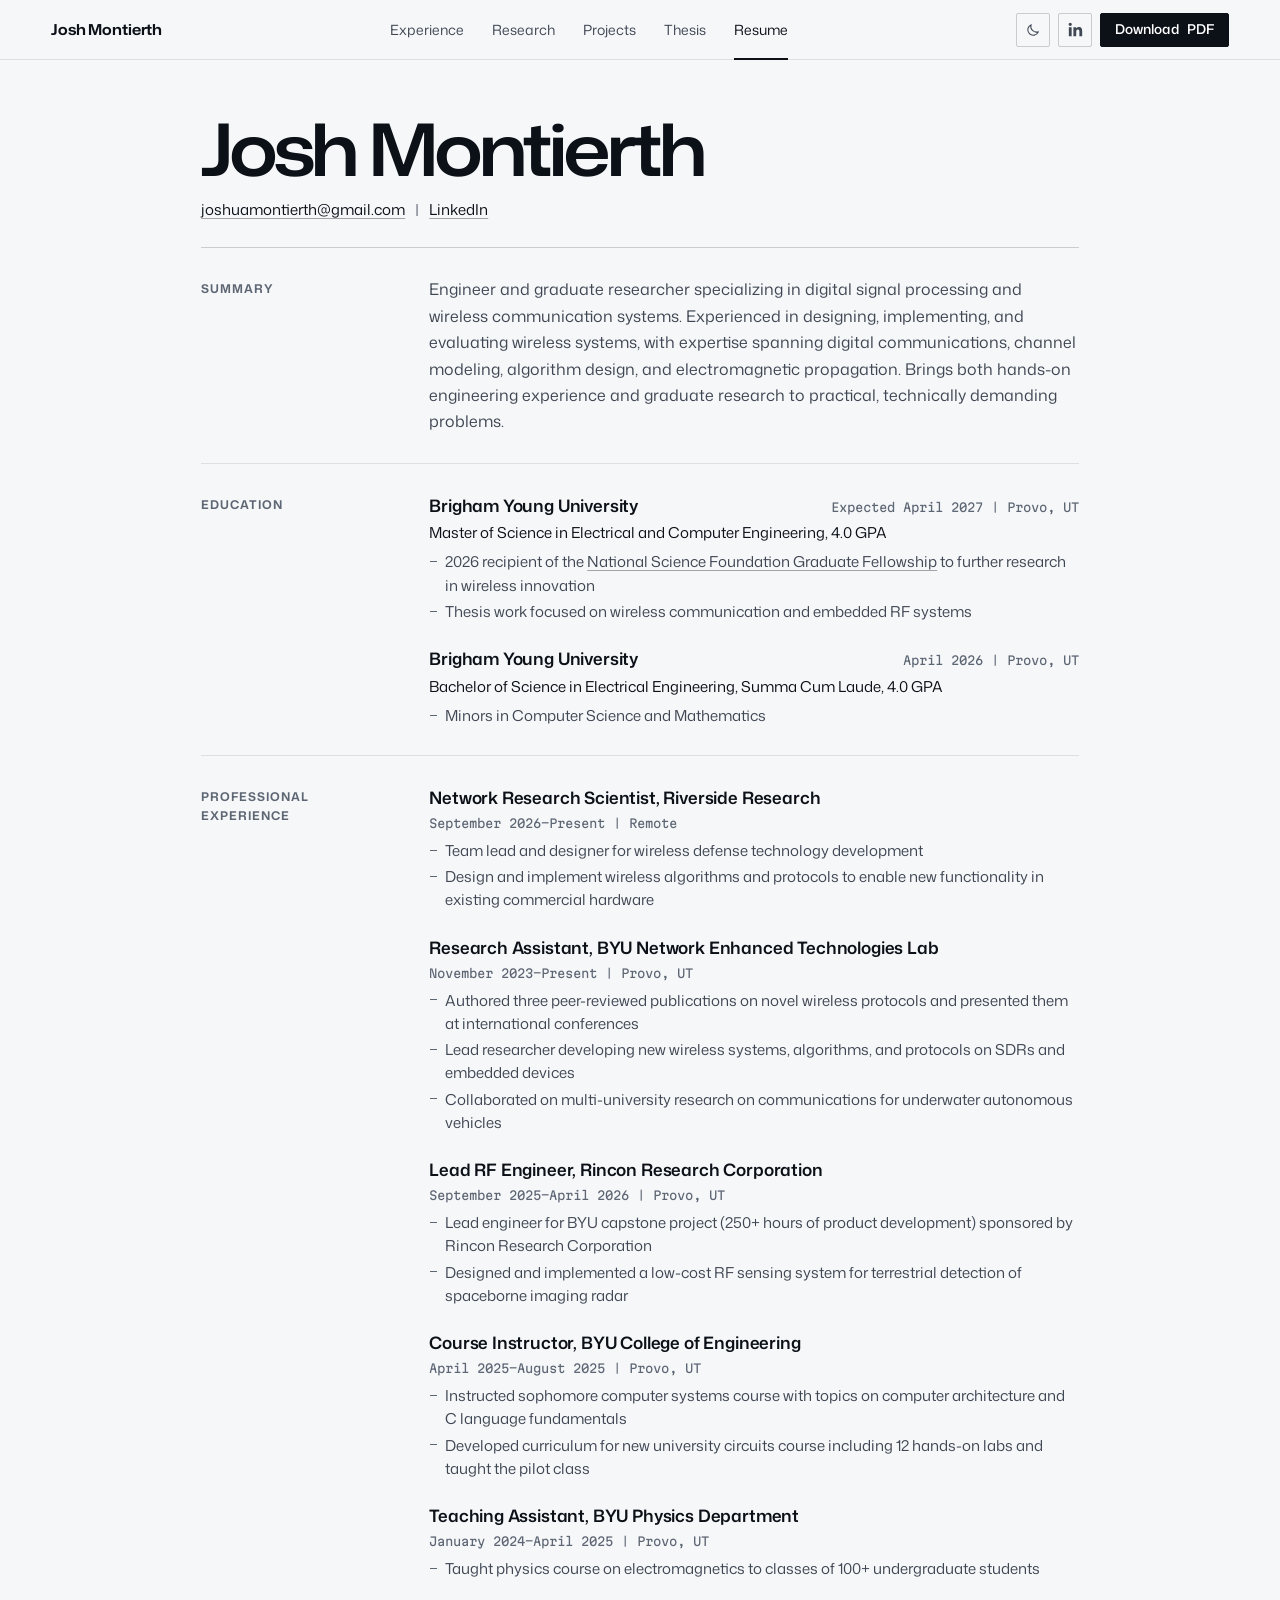
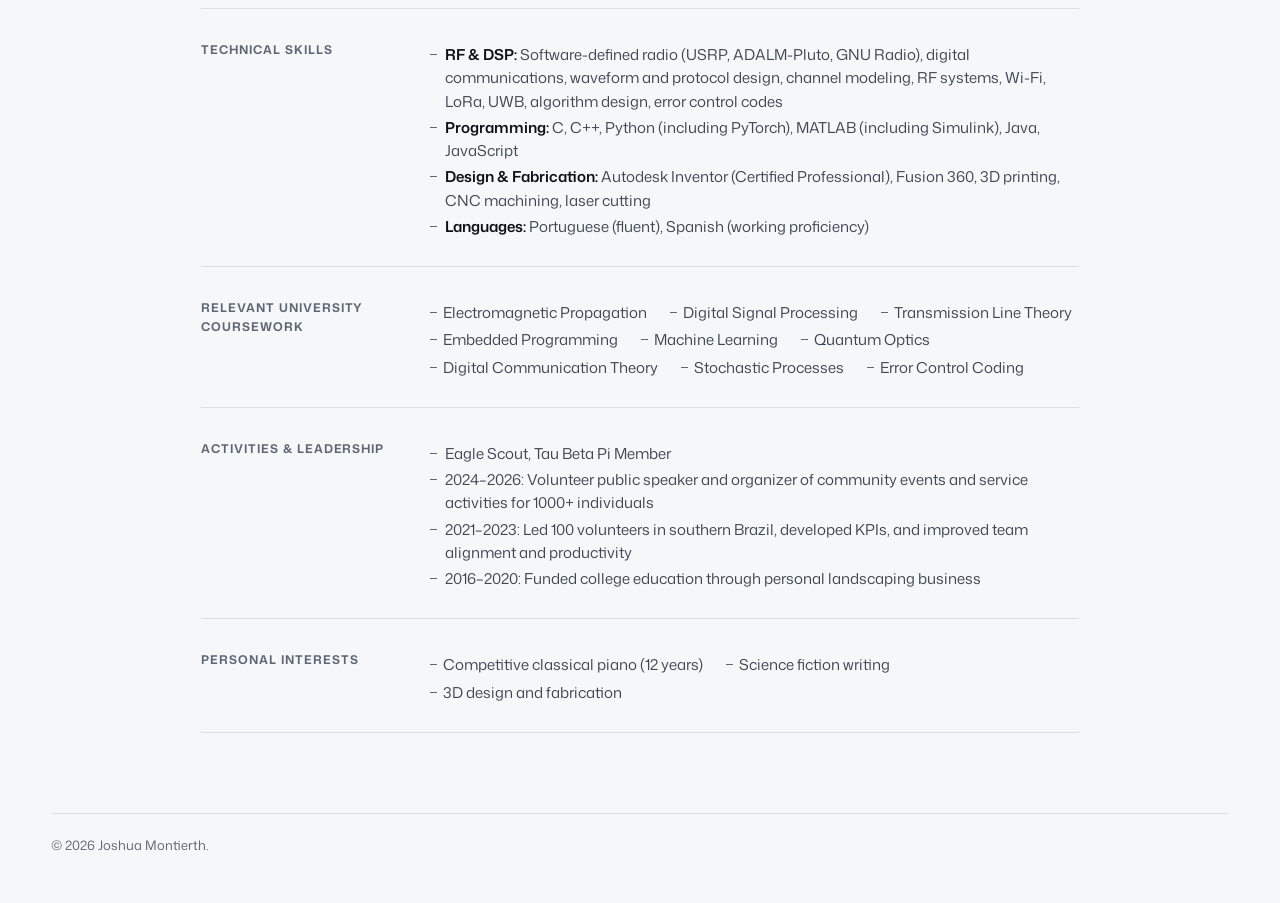
==== cv.html @ b7a54654 "Update site" ====
<!doctype html>
<html lang="en">
<head>
<meta charset="utf-8">
<meta name="viewport" content="width=device-width, initial-scale=1">
<title>Resume · Josh Montierth</title>
<meta name="description" content="Resume of Josh Montierth, engineer and graduate researcher in digital signal processing and wireless communication systems.">
<meta name="color-scheme" content="dark light">
<meta name="theme-color" content="#06080c" media="(prefers-color-scheme: dark)">
<meta name="theme-color" content="#f6f7f9" media="(prefers-color-scheme: light)">
<link rel="icon" href="assets/img/favicon.svg" type="image/svg+xml">
<link rel="preload" href="assets/fonts/mona-sans-latin.woff2" as="font" type="font/woff2" crossorigin>
<script>(function(){var r=document.documentElement,t=null;try{t=localStorage.getItem("theme")}catch(e){}if(t==="light"||t==="dark")r.setAttribute("data-theme",t);r.classList.add("js")})()</script>
<link rel="stylesheet" href="css/site.css">
</head>
<body>
<header class="bar is-solid">
  <a class="bar-name" href="index.html">Josh Montierth</a>
  <nav class="tabs" aria-label="Site">
    <a href="index.html">Experience</a>
    <a href="research.html">Research</a>
    <a href="projects.html">Projects</a>
    <a href="thesis.html">Thesis</a>
    <a href="cv.html" aria-current="page">Resume</a>
  </nav>
  <div class="bar-act">
    <button class="theme-btn" type="button" data-theme-toggle aria-label="Switch to light theme">
      <svg class="i-sun" viewBox="0 0 24 24" aria-hidden="true"><circle cx="12" cy="12" r="4"/><path d="M12 2.5v2.2M12 19.3v2.2M2.5 12h2.2M19.3 12h2.2M5.3 5.3l1.6 1.6M17.1 17.1l1.6 1.6M5.3 18.7l1.6-1.6M17.1 6.9l1.6-1.6"/></svg>
      <svg class="i-moon" viewBox="0 0 24 24" aria-hidden="true"><path d="M20 14.6A8.2 8.2 0 0 1 9.4 4a8.2 8.2 0 1 0 10.6 10.6z"/></svg>
    </button>
    <a class="theme-btn bar-in" href="https://www.linkedin.com/in/josh-montierth/" aria-label="LinkedIn" title="LinkedIn"><svg viewBox="2.5 2.5 19 19" aria-hidden="true"><path d="M20.447 20.452h-3.554v-5.569c0-1.328-.027-3.037-1.852-3.037-1.853 0-2.136 1.445-2.136 2.939v5.667H9.351V9h3.414v1.561h.046c.477-.9 1.637-1.85 3.37-1.85 3.601 0 4.267 2.37 4.267 5.455v6.286zM5.337 7.433a2.064 2.064 0 1 1 0-4.128 2.064 2.064 0 0 1 0 4.128zm1.782 13.019H3.555V9h3.564v11.452z"/></svg></a>
    <a class="btn btn-solid" href="assets/docs/Josh-Montierth-Resume.pdf" download><span class="bar-more">Download </span>PDF</a>
  </div>
</header>

<main class="cv-wrap">
  <header class="cv-head">
    <h1>Josh Montierth</h1>
    <p class="cv-contact">
      <a href="mailto:joshuamontierth@gmail.com">joshuamontierth@gmail.com</a><span aria-hidden="true">|</span>
      <a href="https://www.linkedin.com/in/josh-montierth/">LinkedIn</a>
    </p>
  </header>

  <section class="cv-sec">
    <h2>Summary</h2>
    <p class="lead">Engineer and graduate researcher specializing in digital signal processing and wireless communication systems. Experienced in designing, implementing, and evaluating wireless systems, with expertise spanning digital communications, channel modeling, algorithm design, and electromagnetic propagation. Brings both hands-on engineering experience and graduate research to practical, technically demanding problems.</p>
  </section>

  <section class="cv-sec">
    <h2>Education</h2>
    <div>
      <div class="cv-item">
        <div class="cv-row"><h3>Brigham Young University</h3><p class="cv-when">Expected April 2027 | Provo, UT</p></div>
        <p class="cv-deg">Master of Science in Electrical and Computer Engineering, 4.0 GPA</p>
        <ul>
          <li>2026 recipient of the <a href="https://ece.byu.edu/department-news/joshua-montierth-awarded-nsf-graduate-research-fellowship">National Science Foundation Graduate Fellowship</a> to further research in wireless innovation</li>
          <li>Thesis work focused on wireless communication and embedded RF systems</li>
        </ul>
      </div>
      <div class="cv-item">
        <div class="cv-row"><h3>Brigham Young University</h3><p class="cv-when">April 2026 | Provo, UT</p></div>
        <p class="cv-deg">Bachelor of Science in Electrical Engineering, Summa Cum Laude, 4.0 GPA</p>
        <ul><li>Minors in Computer Science and Mathematics</li></ul>
      </div>
    </div>
  </section>

  <section class="cv-sec">
    <h2>Professional Experience</h2>
    <div>
      <div class="cv-item">
        <div class="cv-row"><h3>Network Research Scientist, Riverside Research</h3><p class="cv-when">September 2026–Present | Remote</p></div>
        <ul>
          <li>Team lead and designer for wireless defense technology development</li>
          <li>Design and implement wireless algorithms and protocols to enable new functionality in existing commercial hardware</li>
        </ul>
      </div>
      <div class="cv-item">
        <div class="cv-row"><h3>Research Assistant, BYU Network Enhanced Technologies Lab</h3><p class="cv-when">November 2023–Present | Provo, UT</p></div>
        <ul>
          <li>Authored three peer-reviewed publications on novel wireless protocols and presented them at international conferences</li>
          <li>Lead researcher developing new wireless systems, algorithms, and protocols on SDRs and embedded devices</li>
          <li>Collaborated on multi-university research on communications for underwater autonomous vehicles</li>
        </ul>
      </div>
      <div class="cv-item">
        <div class="cv-row"><h3>Lead RF Engineer, Rincon Research Corporation</h3><p class="cv-when">September 2025–April 2026 | Provo, UT</p></div>
        <ul>
          <li>Lead engineer for BYU capstone project (250+ hours of product development) sponsored by Rincon Research Corporation</li>
          <li>Designed and implemented a low-cost RF sensing system for terrestrial detection of spaceborne imaging radar</li>
        </ul>
      </div>
      <div class="cv-item">
        <div class="cv-row"><h3>Course Instructor, BYU College of Engineering</h3><p class="cv-when">April 2025–August 2025 | Provo, UT</p></div>
        <ul>
          <li>Instructed sophomore computer systems course with topics on computer architecture and C language fundamentals</li>
          <li>Developed curriculum for new university circuits course including 12 hands-on labs and taught the pilot class</li>
        </ul>
      </div>
      <div class="cv-item">
        <div class="cv-row"><h3>Teaching Assistant, BYU Physics Department</h3><p class="cv-when">January 2024–April 2025 | Provo, UT</p></div>
        <ul><li>Taught physics course on electromagnetics to classes of 100+ undergraduate students</li></ul>
      </div>
    </div>
  </section>

  <section class="cv-sec">
    <h2>Technical Skills</h2>
    <ul>
      <li><b>RF &amp; DSP:</b> Software-defined radio (USRP, ADALM-Pluto, GNU Radio), digital communications, waveform and protocol design, channel modeling, RF systems, Wi-Fi, LoRa, UWB, algorithm design, error control codes</li>
      <li><b>Programming:</b> C, C++, Python (including PyTorch), MATLAB (including Simulink), Java, JavaScript</li>
      <li><b>Design &amp; Fabrication:</b> Autodesk Inventor (Certified Professional), Fusion 360, 3D printing, CNC machining, laser cutting</li>
      <li><b>Languages:</b> Portuguese (fluent), Spanish (working proficiency)</li>
    </ul>
  </section>

  <section class="cv-sec">
    <h2>Relevant University Coursework</h2>
    <ul class="cv-inline">
      <li>Electromagnetic Propagation</li><li>Digital Signal Processing</li><li>Transmission Line Theory</li><li>Embedded Programming</li>
      <li>Machine Learning</li><li>Quantum Optics</li><li>Digital Communication Theory</li><li>Stochastic Processes</li><li>Error Control Coding</li>
    </ul>
  </section>

  <section class="cv-sec">
    <h2>Activities &amp; Leadership</h2>
    <ul>
      <li>Eagle Scout, Tau Beta Pi Member</li>
      <li>2024–2026: Volunteer public speaker and organizer of community events and service activities for 1000+ individuals</li>
      <li>2021–2023: Led 100 volunteers in southern Brazil, developed KPIs, and improved team alignment and productivity</li>
      <li>2016–2020: Funded college education through personal landscaping business</li>
    </ul>
  </section>

  <section class="cv-sec">
    <h2>Personal Interests</h2>
    <ul class="cv-inline">
      <li>Competitive classical piano (12 years)</li><li>Science fiction writing</li><li>3D design and fabrication</li>
    </ul>
  </section>
</main>

<footer class="foot"><p>© 2026 Joshua Montierth.</p></footer>
<script src="js/theme.js"></script>
</body>
</html>
---- css/site.css ----
/* ==========================================================================
   Josh Montierth — a live wireless network as the page's ground.
   Two themes share one structure: a near-black ground with cool off-white type,
   or a cool paper ground with ink. Hairlines instead of shadows, and one warm
   signal orange that belongs to the hidden channel, live state and focus.
   Every colour below comes from the theme tokens; nothing is hard-coded twice.
   ========================================================================== */

@font-face {
  font-family: "Mona Sans";
  src: url("../assets/fonts/mona-sans-latin.woff2") format("woff2");
  font-weight: 200 900; font-stretch: 75% 125%; font-style: normal; font-display: swap;
  unicode-range: U+0000-00FF, U+0131, U+0152-0153, U+02BB-02BC, U+02C6, U+02DA, U+02DC, U+0304, U+0308, U+0329, U+2000-206F, U+20AC, U+2122, U+2191, U+2193, U+2212, U+2215, U+FEFF, U+FFFD;
}
@font-face {
  font-family: "Mona Sans";
  src: url("../assets/fonts/mona-sans-latin-ext.woff2") format("woff2");
  font-weight: 200 900; font-stretch: 75% 125%; font-style: normal; font-display: swap;
  unicode-range: U+0100-02BA, U+02BD-02C5, U+02C7-02CC, U+02CE-02D7, U+02DD-02FF, U+0304, U+0308, U+0329, U+1D00-1DBF, U+1E00-1E9F, U+1EF2-1EFF, U+2020, U+20A0-20AB, U+20AD-20C4, U+2113, U+2C60-2C7F, U+A720-A7FF;
}
@font-face {
  font-family: "Mona Sans";
  src: url("../assets/fonts/mona-sans-italic-latin.woff2") format("woff2");
  font-weight: 200 900; font-stretch: 75% 125%; font-style: italic; font-display: swap;
}
@font-face {
  font-family: "Martian Mono";
  src: url("../assets/fonts/martian-mono-latin.woff2") format("woff2");
  font-weight: 100 800; font-stretch: 75% 112.5%; font-style: normal; font-display: swap;
}
@font-face { font-family: "Noto Sans Math"; src: url("../assets/fonts/noto-sans-math.ttf") format("truetype"); font-display: swap; }

/* ---------- theme tokens: dark is the default ---------- */
:root {
  --bg: #06080c;            /* page ground */
  --bg-2: #0a0e14;          /* panels, figures, instruments */
  --bg-3: #10151d;          /* blocks inside panels */
  --fg: #e9eef5;
  --fg-2: #a9b3c1;
  --fg-3: #7f8a9a;
  --line: rgb(226 234 245 / 0.09);
  --line-2: rgb(226 234 245 / 0.17);
  --line-3: rgb(226 234 245 / 0.34);
  --hover: rgb(226 234 245 / 0.05);
  --sig: #ff6a3d;           /* the hidden channel, live state, focus */
  --sig-fg: #ff6a3d;        /* signal orange when it is text */
  --sig-ink: #160904;       /* text on a signal fill */
  --solid: #e9eef5;         /* the solid button */
  --solid-ink: #06080c;
  --solid-hover: #ffffff;
  --scrim: rgb(6 8 12 / 0.84);
  --paper: #f5f6f8;         /* ground for figures exported on white */
  --scrollbar: #2a313c;
  --ok: #3fb950;           /* verified */
  --bezel: #1d2431;
  /* for canvas drawings, read by js/theme.js */
  --fg-rgb: 233 238 245;
  --mute-rgb: 169 179 193;
  --sig-rgb: 255 106 61;
  --sig-fg-rgb: 255 106 61;
  --panel-rgb: 10 14 20;
  --ground-rgb: 6 8 12;
  color-scheme: dark;

  --sans: "Mona Sans", ui-sans-serif, system-ui, sans-serif;
  --mono: "Martian Mono", ui-monospace, "SF Mono", Menlo, monospace;
  --pad: clamp(20px, 4vw, 56px);
  --max: 1320px;
  --ease: cubic-bezier(0.16, 1, 0.3, 1);
  --bar-h: 60px;
  accent-color: var(--sig);
}
:root[data-theme="light"] {
  --bg: #f6f7f9; --bg-2: #ffffff; --bg-3: #eef1f4;
  --fg: #0c1118; --fg-2: #3f4753; --fg-3: #5d6673;
  --line: rgb(12 17 24 / 0.1); --line-2: rgb(12 17 24 / 0.19); --line-3: rgb(12 17 24 / 0.36); --hover: rgb(12 17 24 / 0.045);
  --sig: #f2551f; --sig-fg: #c2410c; --sig-ink: #160904;
  --solid: #0c1118; --solid-ink: #ffffff; --solid-hover: #283241;
  --scrim: rgb(246 247 249 / 0.88); --paper: #ffffff; --scrollbar: #c3c9d1; --ok: #1a7f37; --bezel: #0c1118;
  --fg-rgb: 12 17 24; --mute-rgb: 93 102 115; --sig-rgb: 242 85 31; --sig-fg-rgb: 194 65 12; --panel-rgb: 255 255 255; --ground-rgb: 246 247 249;
  color-scheme: light;
}
@media (prefers-color-scheme: light) {
  :root:not([data-theme="dark"]) {
    --bg: #f6f7f9; --bg-2: #ffffff; --bg-3: #eef1f4;
    --fg: #0c1118; --fg-2: #3f4753; --fg-3: #5d6673;
    --line: rgb(12 17 24 / 0.1); --line-2: rgb(12 17 24 / 0.19); --line-3: rgb(12 17 24 / 0.36); --hover: rgb(12 17 24 / 0.045);
    --sig: #f2551f; --sig-fg: #c2410c; --sig-ink: #160904;
    --solid: #0c1118; --solid-ink: #ffffff; --solid-hover: #283241;
    --scrim: rgb(246 247 249 / 0.88); --paper: #ffffff; --scrollbar: #c3c9d1; --ok: #1a7f37; --bezel: #0c1118;
    --fg-rgb: 12 17 24; --mute-rgb: 93 102 115; --sig-rgb: 242 85 31; --sig-fg-rgb: 194 65 12; --panel-rgb: 255 255 255; --ground-rgb: 246 247 249;
    color-scheme: light;
  }
}

/* things drawn twice, once per theme: figures, and the toggle's icon */
.tw-l, .i-moon { display: none !important; }
:root[data-theme="light"] .tw-d, :root[data-theme="light"] .i-sun { display: none !important; }
:root[data-theme="light"] .tw-l, :root[data-theme="light"] .i-moon { display: block !important; }
@media (prefers-color-scheme: light) {
  :root:not([data-theme="dark"]) .tw-d, :root:not([data-theme="dark"]) .i-sun { display: none !important; }
  :root:not([data-theme="dark"]) .tw-l, :root:not([data-theme="dark"]) .i-moon { display: block !important; }
}

/* ---------- base ---------- */
*, *::before, *::after { box-sizing: border-box; }
html { -webkit-text-size-adjust: 100%; scroll-padding-top: calc(var(--bar-h) + 20px); scrollbar-color: var(--scrollbar) var(--bg); background: var(--bg); }
@media (prefers-reduced-motion: no-preference) { html { scroll-behavior: smooth; } }
body {
  margin: 0; background: var(--bg); color: var(--fg);
  font-family: var(--sans); font-size: 16px; line-height: 1.55;
  -webkit-font-smoothing: antialiased; text-rendering: optimizeLegibility;
}
img, canvas { display: block; max-width: 100%; }
img { height: auto; }
h1, h2, h3, h4, p, ul, ol, dl, dd, figure, blockquote { margin: 0; }
ul, ol { padding: 0; list-style: none; }
button { font: inherit; color: inherit; }
a { color: inherit; text-decoration-thickness: 1px; text-underline-offset: 0.2em; text-decoration-color: var(--line-3); transition: text-decoration-color 160ms ease, color 160ms ease; }
a:hover { text-decoration-color: currentColor; }
::selection { background: var(--sig); color: var(--sig-ink); }
:focus-visible { outline: 2px solid var(--sig); outline-offset: 3px; border-radius: 2px; }
.skip { position: absolute; left: var(--pad); top: -100px; z-index: 100; background: var(--solid); color: var(--solid-ink); padding: 8px 12px; font-weight: 600; }
.skip:focus { top: 10px; }
.nw { white-space: nowrap; }
.vh { position: absolute !important; width: 1px; height: 1px; overflow: hidden; clip: rect(0 0 0 0); white-space: nowrap; }

/* ---------- buttons and links ---------- */
.btn {
  display: inline-flex; align-items: center; justify-content: center; gap: 8px; height: 40px; padding: 0 16px;
  border: 1px solid var(--line-2); border-radius: 2px; background: transparent; color: var(--fg);
  font-size: 14px; font-weight: 550; letter-spacing: 0.005em; text-decoration: none; white-space: nowrap; cursor: pointer;
  transition: background-color 180ms ease, border-color 180ms ease, color 180ms ease, transform 180ms var(--ease);
}
.btn:active { transform: translateY(1px); }
.btn.btn-ghost:hover { border-color: var(--line-3); background: var(--hover); }
.btn.btn-solid { background: var(--solid); border-color: var(--solid); color: var(--solid-ink); }
.btn.btn-solid:hover { background: var(--solid-hover); border-color: var(--solid-hover); color: var(--solid-ink); }
.lnk {
  display: inline-flex; align-items: center; gap: 6px; background: none; border: 0; padding: 0; cursor: pointer;
  font-size: 14px; font-weight: 550; color: var(--fg);
  text-decoration: underline; text-decoration-color: var(--line-3); text-underline-offset: 0.3em;
}
.lnk::after { content: ""; width: 7px; height: 7px; border-top: 1.5px solid currentColor; border-right: 1.5px solid currentColor; transform: rotate(45deg) scale(0.85); opacity: 0.55; transition: transform 200ms var(--ease), opacity 200ms ease; }
.lnk:hover { text-decoration-color: var(--sig); }
.lnk:hover::after { transform: translateX(2px) rotate(45deg) scale(0.85); opacity: 1; }
.links { margin-top: 24px; display: flex; flex-wrap: wrap; gap: 10px 26px; }

/* ==========================================================================
   Header: name, tabs, theme and email
   ========================================================================== */
.bar {
  position: fixed; top: 0; left: 0; right: 0; z-index: 50; height: var(--bar-h);
  display: grid; grid-template-columns: auto 1fr auto; align-items: center; gap: 24px;
  padding: 0 var(--pad); border-bottom: 1px solid transparent;
  transition: background-color 240ms ease, border-color 240ms ease;
  view-transition-name: bar;
}
.bar.is-solid { background: var(--bg); border-bottom-color: var(--line); }
.bar-name { font-size: 15px; font-weight: 650; font-stretch: 112%; letter-spacing: -0.01em; text-decoration: none; white-space: nowrap; }
.tabs { display: flex; justify-content: center; gap: 2px; }
.tabs a { position: relative; padding: 8px 13px; font-size: 14px; color: var(--fg-2); text-decoration: none; border-radius: 2px; transition: color 160ms ease, background-color 160ms ease; white-space: nowrap; }
.tabs a:hover { color: var(--fg); background: var(--hover); }
.tabs a[aria-current="page"] { color: var(--fg); }
.tabs a[aria-current="page"]::after { content: ""; position: absolute; left: 13px; right: 13px; bottom: -12px; height: 2px; background: var(--fg); view-transition-name: tab-mark; }
.bar-act { display: flex; align-items: center; gap: 8px; justify-content: flex-end; }
.bar-act .btn { height: 34px; padding: 0 14px; font-size: 13.5px; }

.theme-btn {
  display: inline-grid; place-items: center; width: 34px; height: 34px; padding: 0;
  border: 1px solid var(--line-2); border-radius: 2px; background: transparent; color: var(--fg-2); cursor: pointer;
  transition: color 160ms ease, border-color 160ms ease, background-color 160ms ease;
}
.theme-btn:hover { color: var(--fg); border-color: var(--line-3); background: var(--hover); }
.theme-btn svg { width: 16px; height: 16px; fill: none; stroke: currentColor; stroke-width: 1.6; stroke-linecap: round; stroke-linejoin: round; }
.bar-in svg { width: 15px; height: 15px; fill: currentColor; stroke: none; }

/* page-to-page: the tab underline slides, the page settles in */
@view-transition { navigation: auto; }
::view-transition-old(root) { animation: 160ms ease both vt-out; }
::view-transition-new(root) { animation: 360ms var(--ease) both vt-in; }
::view-transition-group(tab-mark) { animation-duration: 360ms; animation-timing-function: var(--ease); }
@keyframes vt-out { to { opacity: 0; } }
@keyframes vt-in { from { opacity: 0; transform: translateY(10px); } }
/* theme switch: the new theme opens out of the toggle (js/theme.js drives the clip) */
:root.theme-vt::view-transition-old(root), :root.theme-vt::view-transition-new(root) { animation: none; mix-blend-mode: normal; }
:root.theme-vt .bar, :root.theme-vt .tabs a[aria-current="page"]::after { view-transition-name: none; }

/* ==========================================================================
   Home hero: the network, and you in it
   ========================================================================== */
.hero { position: relative; min-height: max(660px, 100svh); display: flex; flex-direction: column; justify-content: flex-end; overflow: hidden; isolation: isolate; }
.mesh { position: absolute; inset: 0; width: 100%; height: 100%; z-index: -1; }
.hero-inner {
  display: grid; grid-template-columns: minmax(0, 1fr) 320px; gap: 40px; align-items: end;
  width: 100%; max-width: calc(var(--max) + 2 * var(--pad)); margin: 0 auto; padding: 0 var(--pad) 36px;
}
.hero h1 { font-size: clamp(54px, 9.2vw, 138px); font-weight: 620; font-stretch: 118%; letter-spacing: -0.045em; line-height: 0.9; }
.hero-id { display: grid; grid-template-columns: 148px minmax(0, 1fr); gap: 26px; align-items: end; margin-top: 26px; }
.headshot { width: 148px; aspect-ratio: 4 / 5; object-fit: cover; border-radius: 3px; border: 1px solid var(--line-2); }
.hero-lede { max-width: 54ch; font-size: clamp(17px, 1.4vw, 20px); line-height: 1.5; color: var(--fg-2); text-wrap: pretty; }
.hero-act { margin-top: 24px; display: flex; flex-wrap: wrap; gap: 10px; }

.tele { border: 1px solid var(--line-2); background: var(--scrim); padding: 14px 16px 14px; border-radius: 3px; }
.tele-h { display: flex; align-items: center; gap: 8px; font-size: 11.5px; font-weight: 600; letter-spacing: 0.08em; text-transform: uppercase; color: var(--fg-2); }
.dot { width: 6px; height: 6px; flex: none; border-radius: 50%; background: var(--sig); box-shadow: 0 0 0 0 rgb(var(--sig-rgb) / 0.55); }
.dot.is-rx { animation: live 700ms ease-out; }
@keyframes live { 0% { box-shadow: 0 0 0 0 rgb(var(--sig-rgb) / 0.5); } 70%, 100% { box-shadow: 0 0 0 7px rgb(var(--sig-rgb) / 0); } }
.signal { display: flex; align-items: center; gap: 10px; margin-top: 12px; font-size: 18px; font-weight: 600; letter-spacing: -0.015em; }
.bars { display: inline-flex; align-items: flex-end; gap: 2px; height: 15px; }
.bars i { display: block; width: 4px; border-radius: 1px; background: var(--line-2); transition: background-color 300ms ease; }
.bars i:nth-child(1) { height: 5px; } .bars i:nth-child(2) { height: 8px; } .bars i:nth-child(3) { height: 11.5px; } .bars i:nth-child(4) { height: 15px; }
.bars[data-level="1"] i:nth-child(-n+1), .bars[data-level="2"] i:nth-child(-n+2),
.bars[data-level="3"] i:nth-child(-n+3), .bars[data-level="4"] i { background: var(--fg); }
.bars[data-level="0"] + span { color: var(--fg-3); }
.tele-grid { margin-top: 12px; border-top: 1px solid var(--line); }
.tele-grid div { display: flex; justify-content: space-between; align-items: baseline; gap: 12px; padding: 7px 0; border-bottom: 1px solid var(--line); }
.tele-grid dt { font-size: 13.5px; color: var(--fg-2); }
.tele-grid dd { font-family: var(--mono); font-size: 14px; font-variant-numeric: tabular-nums; letter-spacing: -0.02em; color: var(--fg); }
.tele-grid dd.sig { color: var(--sig-fg); }
.tele-grid dd.sig.is-zero { color: var(--fg-3); }
html:not(.js) .tele { display: none; }
.tele-hint { margin-top: 12px; font-size: 13px; line-height: 1.5; color: var(--fg-3); text-wrap: pretty; }

.hero-status {
  display: flex; flex-wrap: wrap; gap: 10px 36px; width: 100%; padding: 16px var(--pad); border-top: 1px solid var(--line);
  background: var(--scrim); justify-content: center;
}
.hero-status li { font-size: 14px; color: var(--fg-2); }
.hero-status span { font-weight: 600; font-size: 11.5px; letter-spacing: 0.08em; text-transform: uppercase; color: var(--fg-3); margin-right: 10px; }
.hero-status a { color: var(--fg); }

/* the one load moment: the hero condenses out of the network */
.js .hero [data-reveal] { opacity: 0; transform: translateY(16px); filter: blur(8px); }
.js .hero.is-on [data-reveal] { opacity: 1; transform: none; filter: none; transition: opacity 1s var(--ease), transform 1s var(--ease), filter 1s var(--ease); transition-delay: var(--rd, 0ms); }

/* ==========================================================================
   Home sections
   ========================================================================== */
.sec { max-width: calc(var(--max) + 2 * var(--pad)); margin: 0 auto; padding: 140px var(--pad) 0; }
.sec-head { position: relative; display: grid; grid-template-columns: minmax(0, 1fr) minmax(0, 1fr); gap: 32px; align-items: end; padding-bottom: 28px; border-bottom: 1px solid var(--line); }
.sec-head h2 { font-size: clamp(42px, 6.2vw, 88px); font-weight: 600; font-stretch: 118%; letter-spacing: -0.045em; line-height: 0.92; }
.sec-head p { justify-self: end; max-width: 46ch; font-size: 17px; color: var(--fg-2); text-wrap: pretty; }
/* headings are wiped on once, like a sweep crossing them */
.js .sec-head[data-reveal] h2 { clip-path: inset(0 100% 0 0); }
.js .sec-head.is-in h2 { clip-path: inset(0 0 0 0); transition: clip-path 1.1s var(--ease); }
/* each section rule carries one packet across, once, when it comes into view */
.sec-head::before, .sec-head::after { content: ""; position: absolute; bottom: -3px; width: 5px; height: 5px; border-radius: 50%; background: var(--fg-3); }
.sec-head::before { left: 0; }
.sec-head::after { left: 0; background: var(--fg); opacity: 0; }
.sec-head.is-in::after { animation: hop 1.6s var(--ease) 0.25s forwards; }
@keyframes hop { 0% { left: 0; opacity: 1; } 100% { left: calc(100% - 5px); opacity: 1; } }

/* education and experience */
.entries { margin-top: 8px; }
.entry { display: grid; grid-template-columns: 240px minmax(0, 1fr); gap: 32px; padding: 30px 0; border-bottom: 1px solid var(--line); }
.entry-when { align-self: start; display: flex; align-items: center; gap: 10px; font-family: var(--mono); font-size: 12px; color: var(--fg-2); padding-top: 7px; }
.entry.is-live .entry-when::before { content: ""; width: 6px; height: 6px; flex: none; border-radius: 50%; background: var(--sig); }
.entry-body h3 { font-size: clamp(21px, 2vw, 26px); font-weight: 600; font-stretch: 110%; letter-spacing: -0.025em; line-height: 1.15; text-wrap: balance; }
.entry-org { margin-top: 5px; font-size: 15px; color: var(--fg-3); }
.entry-body ul { margin-top: 14px; max-width: 74ch; }
.entry-body li { position: relative; padding-left: 20px; font-size: 15.5px; line-height: 1.6; color: var(--fg-2); }
.entry-body li + li { margin-top: 6px; }
.entry-body li::before { content: ""; position: absolute; left: 2px; top: 0.78em; width: 8px; height: 1px; background: var(--fg-3); }
.entry-body li a { color: var(--fg); }
.role-links { margin-top: 16px; display: flex; flex-wrap: wrap; gap: 8px 22px; }

/* publications */
.pub { display: grid; grid-template-columns: 96px minmax(0, 1fr) auto; gap: 24px; padding: 28px 0; border-bottom: 1px solid var(--line); transition: background-color 200ms ease; }
.pub:hover { background: linear-gradient(90deg, var(--hover), transparent 70%); }
.pub-when { font-family: var(--mono); font-size: 12px; color: var(--fg-3); padding-top: 6px; }
.pub h3 { font-size: clamp(19px, 1.7vw, 23px); font-weight: 560; font-stretch: 104%; letter-spacing: -0.015em; line-height: 1.3; max-width: 52ch; text-wrap: balance; }
.pub h3 a { text-decoration: none; background: linear-gradient(var(--sig), var(--sig)) 0 100% / 0 1px no-repeat; transition: background-size 400ms var(--ease); }
.pub h3 a:hover { background-size: 100% 1px; }
.pub-auth { margin-top: 8px; font-size: 14.5px; color: var(--fg-2); }
.pub-auth b { color: var(--fg); font-weight: 600; }
.pub-venue { margin-top: 10px; display: flex; flex-wrap: wrap; align-items: center; gap: 8px 12px; font-size: 14px; font-weight: 550; color: var(--fg); }
.pub-files { display: flex; gap: 22px; padding-top: 6px; align-self: start; white-space: nowrap; }
.bib-status { margin-top: 12px; min-height: 1.5em; font-size: 13px; color: var(--fg-3); }
.bib-pre { grid-column: 1 / -1; margin: 8px 0 0; padding: 14px; border: 1px solid var(--line); border-radius: 3px; background: var(--bg-2); font: 12px/1.6 var(--mono); white-space: pre-wrap; color: var(--fg); user-select: all; }

/* skills */
.skills { display: grid; grid-template-columns: repeat(4, minmax(0, 1fr)); gap: 0 32px; }
.skill-col h3 { padding: 26px 0 12px; border-bottom: 1px solid var(--line); font-size: 11.5px; font-weight: 600; letter-spacing: 0.08em; text-transform: uppercase; color: var(--fg-3); }
.skill-col dl div { padding: 14px 0; border-bottom: 1px solid var(--line); }
.skill-col dt { font-size: 14.5px; font-weight: 600; }
.skill-col dd { margin-top: 3px; font-size: 14px; line-height: 1.55; color: var(--fg-2); }
.skill-col dd a { color: var(--fg); }
.course li { padding: 10px 0; border-bottom: 1px solid var(--line); font-size: 14.5px; }

/* contact */
.contact { padding-top: 180px; padding-bottom: 96px; }
.contact h2 { font-size: clamp(40px, 5.6vw, 80px); font-weight: 600; font-stretch: 118%; letter-spacing: -0.05em; line-height: 0.9; }
.c-mail { margin-top: 32px; font-size: clamp(20px, 2.4vw, 30px); font-weight: 500; letter-spacing: -0.015em; }
.c-mail a { text-decoration-color: var(--line-3); text-decoration-thickness: 2px; text-underline-offset: 0.22em; }
.c-mail a:hover { text-decoration-color: var(--fg); }
.c-links { margin-top: 26px; display: flex; flex-wrap: wrap; gap: 12px 28px; }
.foot { position: relative; max-width: calc(var(--max) + 2 * var(--pad)); margin: 0 auto; padding: 22px var(--pad) 48px; }
.foot::before { content: ""; position: absolute; top: 0; left: var(--pad); right: var(--pad); height: 1px; background: var(--line); }
.foot p { font-size: 13px; line-height: 1.55; color: var(--fg-3); max-width: 100ch; }

/* ==========================================================================
   Inner pages
   ========================================================================== */
.page { max-width: calc(var(--max) + 2 * var(--pad)); margin: 0 auto; padding: calc(var(--bar-h) + 64px) var(--pad) 0; }
.page-head { display: grid; grid-template-columns: minmax(0, 1fr) minmax(0, 1fr); gap: 32px; align-items: end; padding-bottom: 28px; border-bottom: 1px solid var(--line); }
.page-head h1 { font-size: clamp(46px, 7vw, 104px); font-weight: 600; font-stretch: 118%; letter-spacing: -0.045em; line-height: 0.9; }
.page-head p { justify-self: end; max-width: 50ch; font-size: 17px; color: var(--fg-2); text-wrap: pretty; }
.page-head > div { justify-self: end; max-width: 50ch; }
.page-head > div p + p { margin-top: 12px; }

/* shared figure surfaces */
.plate { border: 1px solid var(--line); border-radius: 3px; background: var(--bg-2); overflow: hidden; display: flex; flex-direction: column; }
.plate img { width: 100%; flex: 1; object-fit: cover; }
.plate figcaption, .shot figcaption, .inst figcaption { padding: 12px 16px 14px; border-top: 1px solid var(--line); font-size: 13.5px; line-height: 1.55; color: var(--fg-3); }
.plate--fig img { object-fit: contain; padding: 14px; }
.fig-mid img { max-width: 720px; margin: 0 auto; }
.fig-gap { margin-top: 28px; }
.figs { display: grid; grid-template-columns: repeat(2, minmax(0, 1fr)); gap: 16px; margin-top: 28px; }
.figs--1 { grid-template-columns: minmax(0, 1fr); }
.figs .plate img { height: clamp(220px, 22vw, 320px); }
.figs--1 .plate img, .figs .plate.is-natural img { height: auto; }
.shots { display: grid; gap: 14px; }
.shots--pair { grid-template-columns: 1fr 1fr; }
.shot { border: 1px solid var(--line-2); border-radius: 3px; overflow: hidden; background: var(--bg-2); }
.shot img { width: 100%; }

/* live simulations */
.inst { margin-top: 28px; border: 1px solid var(--line); border-radius: 3px; background: var(--bg-2); overflow: hidden; }
.inst-cv { width: 100%; height: clamp(320px, 30vw, 430px); }
.inst-cv[data-inst="seal"] { height: 380px; }
.inst-h { display: flex; align-items: center; gap: 8px; margin-bottom: 4px; font-size: 14px; font-weight: 600; color: var(--fg); }
.inst-h::before { content: ""; width: 6px; height: 6px; border-radius: 50%; background: var(--sig); }

/* inline diagrams, drawn with the theme's own colours */
.diagram svg { display: block; width: 100%; height: auto; padding: 18px 18px 8px; }
.diagram svg text { font-family: var(--sans); fill: var(--fg); }
.diagram-scroll { overflow-x: auto; scrollbar-width: thin; }
.d-t { font-size: 15px; font-weight: 600; }
.d-small { font-size: 13.5px; }
.diagram svg .d-sub { font-size: 12.5px; fill: var(--fg-3); }
.d-host { fill: var(--hover); stroke: var(--line-2); stroke-dasharray: 3 4; }
.diagram svg .d-host-t { font-size: 11.5px; font-weight: 600; letter-spacing: 0.08em; fill: var(--fg-3); }
.d-blk rect { fill: var(--bg-3); stroke: var(--line-3); }
.d-ctl rect { stroke-dasharray: 4 4; }
.d-seal rect { stroke: var(--sig); }
.d-wire { fill: none; stroke: var(--fg-2); stroke-width: 1.5; stroke-linejoin: round; }
.d-flow { fill: none; stroke: var(--fg); stroke-width: 1.5; }
.d-ctlp { fill: none; stroke: var(--fg-3); stroke-width: 1.25; stroke-dasharray: 4 4; }
.d-head { fill: var(--fg); }
.d-brace { fill: none; stroke: var(--fg-3); stroke-width: 1; }
.d-head-sig { fill: var(--sig); }
.d-ant2 .d-el { fill: var(--bg-3); stroke: var(--fg-2); stroke-width: 1.6; stroke-linejoin: round; }
.d-ant2 .d-mast { fill: none; stroke: var(--fg-2); stroke-width: 1.6; }
.d-ant2 .d-wave { fill: none; stroke: var(--sig); stroke-width: 1.5; stroke-linecap: round; }
.d-ant2 .d-w2 { opacity: 0.6; }
.d-ant2 .d-w3 { opacity: 0.3; }
.d-head-mute { fill: var(--fg-3); }
.d-sigflow { fill: none; stroke: var(--sig); stroke-width: 1.5; }
.d-cell rect { fill: var(--bg-3); stroke: var(--line-3); stroke-width: 1; }
.d-par rect { fill: rgb(var(--sig-rgb) / 0.12); stroke: var(--sig); }
.d-lost rect { stroke: var(--fg-2); stroke-width: 1.5; }
.d-hatch { stroke: var(--fg-2); stroke-width: 2.2; }

/* equations: typeset as SVG that inherits the text colour */
.eqm { display: block; font-size: 19px; line-height: 0; color: var(--fg); margin: 0 auto; max-width: 100%; }
.eqm svg { display: block; max-width: 100%; height: auto; overflow: visible; }
.eq-stack .eqm { align-self: center; }
.eqs--one { margin-top: 20px; }

/* SpectralSeal: a phone's Wi-Fi list, checked when it comes into view */
.seal-demo { display: grid; grid-template-columns: minmax(0, 300px) minmax(0, 1fr); gap: 56px; align-items: center; margin-top: 32px; }
.wifi-phone { margin: 0; }
.wp-frame { width: 100%; max-width: 300px; aspect-ratio: 300 / 600; padding: 10px; border-radius: 46px; background: var(--bezel); box-shadow: 0 0 0 1px var(--line-2); }
.wp-screen { position: relative; height: 100%; border-radius: 37px; overflow: hidden; background: var(--bg); padding: 12px 12px 16px; color: var(--fg); }
.wp-cam { position: absolute; top: 15px; left: 50%; width: 11px; height: 11px; margin-left: -5.5px; border-radius: 50%; background: var(--bezel); }
.wp-home { position: absolute; left: 50%; bottom: 9px; width: 96px; height: 4px; margin-left: -48px; border-radius: 2px; background: var(--fg); opacity: 0.5; }
.wp-status { display: flex; justify-content: space-between; align-items: center; padding: 4px 14px 0; font-size: 12px; font-weight: 650; }
.wp-batt { position: relative; width: 22px; height: 10px; border: 1.5px solid currentColor; border-radius: 3px; opacity: 0.85; }
.wp-batt::after { content: ""; position: absolute; top: 1.5px; bottom: 1.5px; left: 1.5px; right: 5px; border-radius: 1px; background: currentColor; }
.wp-back { margin: 18px 4px 0; font-size: 13px; color: var(--fg-3); }
.wp-back::before { content: "‹ "; }
.wp-title { margin: 4px 4px 0; font-size: 26px; font-weight: 700; letter-spacing: -0.02em; }
.wp-group { margin-top: 10px; border: 1px solid var(--line); border-radius: 12px; background: var(--bg-2); overflow: hidden; }
.wp-row { display: flex; align-items: center; gap: 8px; min-height: 42px; padding: 8px 12px; border-top: 1px solid var(--line); font-size: 13.5px; }
.wp-row:first-child { border-top: 0; }
.wp-switch { position: relative; margin-left: auto; width: 38px; height: 22px; border-radius: 11px; background: var(--ok); }
.wp-switch::after { content: ""; position: absolute; top: 2px; right: 2px; width: 18px; height: 18px; border-radius: 50%; background: #ffffff; }
.wp-section { margin: 18px 4px 0; font-size: 11px; font-weight: 600; letter-spacing: 0.06em; text-transform: uppercase; color: var(--fg-3); }
.wp-name { flex: 1; display: flex; flex-direction: column; gap: 3px; }
.wp-state { display: grid; font-size: 11.5px; font-weight: 600; }
.wp-state > span { grid-area: 1 / 1; display: inline-flex; align-items: center; gap: 5px; }
.wp-ico { flex: none; width: 14px; height: 12px; fill: var(--fg-2); }
.wp-badge-ico { flex: none; width: 13px; height: 13px; }
.wp-checking { color: var(--fg-3); }
.wp-spin { width: 10px; height: 10px; border: 1.5px solid var(--line-3); border-top-color: var(--fg-2); border-radius: 50%; }
.wp-ok { color: var(--ok); }
.wp-bad { color: var(--sig-fg); }
.wp-ok circle, .sl-ok circle { fill: var(--ok); }
.wp-ok path, .sl-ok path, .wp-bad path + path, .sl-bad path + path { stroke: #ffffff; }
.wp-bad path:first-child, .sl-bad path:first-child { fill: var(--sig); }
.wp-ok, .wp-bad { opacity: 0; }
.wifi-phone.is-on .wp-spin { animation: wp-spin 0.8s linear infinite; }
.wifi-phone.is-on .wp-checking { animation: wp-out 0.25s ease 2.4s forwards; }
.wifi-phone.is-on .wp-ok, .wifi-phone.is-on .wp-bad { animation: wp-in 0.45s var(--ease) 2.55s forwards; }
.wifi-phone.is-done .wp-checking, html:not(.js) .wp-checking { display: none; }
.wifi-phone.is-done .wp-ok, .wifi-phone.is-done .wp-bad, html:not(.js) .wp-ok, html:not(.js) .wp-bad { opacity: 1; }
@keyframes wp-spin { to { transform: rotate(360deg); } }
@keyframes wp-out { to { opacity: 0; } }
@keyframes wp-in { from { opacity: 0; transform: translateY(3px); } to { opacity: 1; transform: none; } }
.seal-legend div { padding: 18px 0; border-bottom: 1px solid var(--line); }
.seal-legend div:first-child { border-top: 1px solid var(--line); }
.seal-legend dt { display: flex; align-items: center; gap: 12px; font-size: 17px; font-weight: 600; }
.seal-legend dd { margin-top: 6px; padding-left: 32px; font-size: 15.5px; line-height: 1.6; color: var(--fg-2); }
.sl-ok svg, .sl-bad svg { display: block; width: 20px; height: 20px; }
.sl-none { display: block; width: 20px; height: 20px; border: 1.5px dashed var(--line-3); border-radius: 50%; }

/* ==========================================================================
   Research
   ========================================================================== */
.r-grid { display: grid; grid-template-columns: 210px minmax(0, 1fr); gap: 56px; padding-top: 40px; }
.rail { position: sticky; top: calc(var(--bar-h) + 28px); align-self: start; }
.rail ol { border-left: 1px solid var(--line); }
.rail a { display: block; padding: 6px 0 6px 16px; margin-left: -1px; border-left: 1px solid transparent; font-size: 13.5px; color: var(--fg-3); text-decoration: none; transition: color 160ms ease, border-color 160ms ease; }
.rail a:hover { color: var(--fg); }
.rail a.is-on { color: var(--fg); border-left-color: var(--fg); }
.rail-h { margin: 22px 0 6px 16px; font-size: 11.5px; font-weight: 600; letter-spacing: 0.08em; text-transform: uppercase; color: var(--fg-3); }
.rail-h:first-child { margin-top: 0; }
.r-main { min-width: 0; }
.chap { padding-bottom: 104px; }
.chap > h2 { font-size: clamp(32px, 3.8vw, 54px); font-weight: 600; font-stretch: 114%; letter-spacing: -0.04em; line-height: 0.98; }
.chap .lede { margin-top: 14px; max-width: none; font-size: clamp(18px, 1.5vw, 21px); font-weight: 500; line-height: 1.42; color: var(--fg-2); text-wrap: balance; }
.prose { margin-top: 10px; }
.prose p { margin-top: 16px; font-size: 16.5px; line-height: 1.7; color: var(--fg-2); text-wrap: pretty; }
.prose strong { color: var(--fg); font-weight: 600; }
.prose a { color: var(--fg); }
.chap h3 { margin-top: 56px; font-size: 22px; font-weight: 600; font-stretch: 108%; letter-spacing: -0.02em; }
.note { margin-top: 12px; font-size: 13px; color: var(--fg-3); }

.props { display: grid; grid-template-columns: repeat(3, minmax(0, 1fr)); gap: 0 32px; margin-top: 32px; border-top: 1px solid var(--line); }
.props div { padding: 18px 0; }
.props dt { font-size: 17px; font-weight: 600; letter-spacing: -0.01em; }
.props dd { margin-top: 6px; font-size: 15px; line-height: 1.6; color: var(--fg-2); }
.facts { margin-top: 28px; border-top: 1px solid var(--line); }
.facts div { display: grid; grid-template-columns: 112px minmax(0, 1fr); gap: 16px; padding: 12px 0; border-bottom: 1px solid var(--line); }
.facts dt { font-weight: 600; font-size: 11.5px; letter-spacing: 0.06em; text-transform: uppercase; color: var(--fg-3); padding-top: 3px; }
.facts dd { font-size: 15px; line-height: 1.55; color: var(--fg); }

/* equations */
.eqs { margin-top: 28px; border-top: 1px solid var(--line); }
.eqrow { display: grid; grid-template-columns: minmax(0, 1.15fr) minmax(0, 1fr); gap: 32px; align-items: center; padding: 22px 0; border-bottom: 1px solid var(--line); }
.eqbox { display: flex; align-items: center; gap: 16px; padding: 18px 20px; border: 1px solid var(--line); border-radius: 3px; background: var(--bg-2); color: var(--fg); overflow-x: auto; scrollbar-width: thin; }
.eqbox math { font-family: "Noto Sans Math", math; font-size: 1.16em; color: var(--fg); flex: 1 1 auto; }
.eq-stack { flex-direction: column; align-items: stretch; gap: 10px; margin-top: 14px; }
.eq-stack math { font-size: 1.12em; }
.eqrow p { font-size: 15.5px; line-height: 1.65; color: var(--fg-2); }
.eqrow p strong { color: var(--fg); font-weight: 600; }
.eq-more { margin-top: 18px; }

/* a paper, presented */
.paper { display: grid; grid-template-columns: minmax(0, 1fr) auto; gap: 18px 32px; align-items: center; margin-top: 28px; padding: 22px 24px; border: 1px solid var(--line-2); border-radius: 3px; background: var(--bg-2); }
.chap .paper h3 { margin-top: 0; font-size: 20px; font-weight: 600; font-stretch: 100%; letter-spacing: -0.015em; line-height: 1.3; text-wrap: balance; }
.paper-auth { margin-top: 6px; font-size: 14.5px; color: var(--fg-2); }
.paper-auth b { color: var(--fg); font-weight: 600; }
.paper-venue { margin-top: 10px; display: flex; flex-wrap: wrap; align-items: center; gap: 8px 12px; font-size: 14px; font-weight: 550; color: var(--fg); }
.paper-act { display: flex; gap: 8px; }

/* Mood Music sample: the words, Gemma's read of them, and the music, in sync */
.md-top { display: grid; grid-template-columns: 64px minmax(0, 1fr) auto; align-items: center; gap: 22px; padding: 24px 26px 6px; }
.md-play { position: relative; width: 64px; height: 64px; padding: 0; border: 0; border-radius: 50%; background: var(--fg); color: var(--bg); cursor: pointer; display: grid; place-items: center; transition: background-color 220ms ease, color 220ms ease, transform 160ms var(--ease); }
.md-play:hover { transform: scale(1.05); }
.md-play:active { transform: scale(0.96); }
.md-play.is-on { background: var(--sig); color: var(--sig-ink); }
.md-i { position: absolute; width: 26px; height: 26px; transition: opacity 180ms ease, transform 220ms var(--ease); }
.md-i-spk path { fill: none; stroke: currentColor; stroke-width: 1.9; stroke-linecap: round; stroke-linejoin: round; }
.md-i-spk .md-cone { fill: currentColor; }
.md-i-pause { fill: currentColor; opacity: 0; transform: scale(0.5); }
.md-play.is-on .md-i-spk { opacity: 0; transform: scale(0.5); }
.md-play.is-on .md-i-pause { opacity: 1; transform: none; }
.md-w { animation: md-wave 1.9s ease-in-out infinite; }
.md-w2 { animation-delay: 0.28s; }
@keyframes md-wave { 0%, 100% { opacity: 0.3; } 50% { opacity: 1; } }
.md-ring { position: absolute; inset: -7px; width: calc(100% + 14px); height: calc(100% + 14px); transform: rotate(-90deg); pointer-events: none; }
.md-ring circle { fill: none; stroke: var(--line-2); stroke-width: 1.2; }
.md-ring .md-ring-fill { stroke: var(--sig); stroke-width: 2; stroke-linecap: round; stroke-dasharray: 1; stroke-dashoffset: 1; }
.md-h { font-size: 19px; font-weight: 600; font-stretch: 108%; letter-spacing: -0.02em; }
.md-sub { margin-top: 3px; font-size: 14px; color: var(--fg-3); }
.md-time { font-family: var(--mono); font-size: 12px; color: var(--fg-3); font-variant-numeric: tabular-nums; }
.md-time span { color: var(--fg); }
.md-viz { display: block; width: 100%; height: 64px; margin: 8px 0 4px; }
.md-body { display: grid; grid-template-columns: minmax(0, 1.45fr) minmax(0, 1fr); border-top: 1px solid var(--line); }
.md-said, .md-mood { padding: 22px 26px 24px; }
.md-said { border-right: 1px solid var(--line); }
.md-label { font-family: var(--mono); font-size: 11px; letter-spacing: 0.08em; text-transform: uppercase; color: var(--fg-3); }
.md-text { margin-top: 14px; min-height: 2.9em; font-size: clamp(19px, 2vw, 24px); font-weight: 500; line-height: 1.42; letter-spacing: -0.012em; color: var(--fg); text-wrap: pretty; }
.md-text span { opacity: 0.16; transition: opacity 240ms ease, color 240ms ease; }
.md-text span.is-in { opacity: 1; }
.md-text span.is-now { color: var(--sig-fg); }
.md-by { margin-top: 12px; font-size: 13.5px; color: var(--fg-3); }
.md-by:not(:empty)::before { content: "— "; }
.md-bars { display: grid; gap: 11px; margin: 14px 0 22px; }
.md-bars div { display: grid; grid-template-columns: 82px minmax(0, 1fr); align-items: center; gap: 12px; }
.md-bars dt { font-size: 13.5px; color: var(--fg-2); }
.md-bars dd { height: 6px; border-radius: 3px; background: var(--line); overflow: hidden; }
.md-bars i { display: block; width: 0; height: 100%; border-radius: 3px; background: var(--fg); transition: width 1.6s cubic-bezier(0.2, 0.8, 0.2, 1); }
.md-tags { display: flex; flex-wrap: wrap; align-content: flex-start; gap: 6px; min-height: 66px; margin-top: 12px; }
.md-tags li { padding: 4px 10px; border: 1px solid var(--line-2); border-radius: 999px; font-size: 13px; color: var(--fg-2); animation: md-tag 480ms cubic-bezier(0.2, 0.8, 0.2, 1) both; }
@keyframes md-tag { from { opacity: 0; transform: translateY(5px); } }
.md-scenes { display: grid; grid-auto-flow: column; grid-auto-columns: minmax(0, 1fr); border-top: 1px solid var(--line); }
.md-scenes li + li { border-left: 1px solid var(--line); }
.md-scenes button { display: grid; gap: 10px; width: 100%; padding: 13px 18px 15px; border: 0; background: none; font: inherit; font-size: 13.5px; text-align: left; color: var(--fg-3); cursor: pointer; transition: color 160ms ease, background-color 160ms ease; }
.md-scenes button:hover { color: var(--fg); background: var(--hover); }
.md-scenes button.is-on { color: var(--fg); }
.md-scenes i { display: block; height: 2px; background: var(--line); }
.md-scenes b { display: block; width: 0; height: 100%; background: var(--sig); }

/* Avogadro: its home page in miniature, with the live atom behind the search box */
.avo { --felt: #04070c; --felt-2: #0b1119; --vapor: #e6edf6; --vapor-3: #808b9c; --seam-2: rgb(230 237 246 / 0.15); --led-rgb: 140 202 255;
  position: relative; height: 400px; overflow: hidden; background: var(--felt); color: var(--vapor);
  display: flex; flex-direction: column; align-items: center; justify-content: center; gap: 22px; padding: 0 20px 24px; }
:root[data-theme="light"] .avo { --felt: #e6eaee; --felt-2: #f4f6f8; --vapor: #0d1520; --vapor-3: #566173; --seam-2: rgb(13 21 32 / 0.18); --led-rgb: 10 97 192; }
@media (prefers-color-scheme: light) {
  :root:not([data-theme="dark"]) .avo { --felt: #e6eaee; --felt-2: #f4f6f8; --vapor: #0d1520; --vapor-3: #566173; --seam-2: rgb(13 21 32 / 0.18); --led-rgb: 10 97 192; }
}
.avo-cv { position: absolute; inset: 0; width: 100%; height: 100%; }
.avo-mark { position: relative; font-size: clamp(40px, 4.4vw, 58px); font-weight: 250; letter-spacing: -0.035em; line-height: 1; }
.avo-q { position: relative; width: min(100%, 420px); user-select: none; }
.avo-q span { display: flex; align-items: center; height: 52px; padding: 0 18px 0 46px; border: 1px solid var(--seam-2); border-radius: 14px; background: var(--felt-2); color: var(--vapor-3); font-size: 17px; }
.avo-q svg { position: absolute; left: 16px; top: 50%; translate: 0 -50%; width: 20px; height: 20px; fill: none; stroke: var(--vapor-3); stroke-width: 1.8; stroke-linecap: round; pointer-events: none; }

/* talk clips */
.talk { margin-top: 28px; border: 1px solid var(--line); border-radius: 3px; background: var(--bg-2); padding: 18px 24px 6px; }
.clips { display: grid; grid-template-columns: repeat(auto-fit, minmax(300px, 1fr)); gap: 0 28px; }
.clip { display: grid; grid-template-columns: 44px minmax(0, 1fr); gap: 14px; padding: 16px 0; border-top: 1px solid var(--line); }
.clip-play { width: 44px; height: 44px; border-radius: 50%; border: 1px solid var(--line-2); background: transparent; cursor: pointer; display: grid; place-items: center; color: var(--fg); transition: background-color 160ms ease, border-color 160ms ease, color 160ms ease; }
.clip-play:hover { border-color: var(--sig); color: var(--sig-fg); }
.clip-play[aria-label^="Pause"] { background: var(--sig); border-color: var(--sig); color: var(--sig-ink); }
.clip-play svg { width: 13px; height: 13px; }
.clip-title { font-size: 15px; font-weight: 600; }
.clip-title span { margin-left: 8px; font-family: var(--mono); font-size: 11px; font-weight: 400; color: var(--fg-3); }
.clip-wave { display: block; width: 100%; height: 30px; margin: 8px 0 6px; cursor: pointer; }
.clip-cap { font-size: 14px; line-height: 1.5; color: var(--fg-2); min-height: 3em; }
.clip-cap.is-idle { color: var(--fg-3); }
.talk-h { font-size: 13px; color: var(--fg-3); }
.clips--one { grid-template-columns: minmax(0, 1fr); }
.clips--one .clip-wave { height: 44px; }

/* SARLINK pipeline */
.stages { margin-top: 28px; border-top: 1px solid var(--line); }
.stage { display: grid; grid-template-columns: 56px minmax(0, 1fr) minmax(0, 1fr); gap: 24px 32px; padding: 28px 0; border-bottom: 1px solid var(--line); }
.stage-n { font-family: var(--mono); font-size: 12px; color: var(--fg-3); padding-top: 4px; }
.stage h4 { font-size: 19px; font-weight: 600; letter-spacing: -0.015em; }
.stage p { margin-top: 8px; font-size: 15.5px; line-height: 1.65; color: var(--fg-2); text-wrap: pretty; }
.stage > figure, .stage .eqbox { align-self: start; }
.stage .plate img { height: auto; }
.sar-shots { margin-top: 24px; }

/* ==========================================================================
   Projects: the research page's rail and column, one chapter per project
   ========================================================================== */
.grp + .grp { padding-top: 24px; }
.grp-head { display: grid; grid-template-columns: minmax(0, 1fr) minmax(0, 1fr); gap: 16px 40px; align-items: end; margin-bottom: 52px; padding-bottom: 22px; border-bottom: 1px solid var(--line); }
.grp-head h2 { font-size: clamp(34px, 4.2vw, 58px); font-weight: 600; font-stretch: 116%; letter-spacing: -0.04em; line-height: 0.95; }
.grp-head p { justify-self: end; max-width: 48ch; font-size: 16px; line-height: 1.6; color: var(--fg-2); text-wrap: pretty; }
.chap > .chap-t { font-size: clamp(30px, 3.1vw, 44px); font-weight: 600; font-stretch: 114%; letter-spacing: -0.04em; line-height: 1; text-wrap: balance; }
.rail .rail-sub a { padding-left: 30px; font-size: 13px; }
.chap .links { margin-top: 20px; }
.chap > .plate { margin-top: 28px; }

/* figures: captions can lead with a name */
.plate figcaption b { display: block; margin-bottom: 2px; font-weight: 600; color: var(--fg); }
.figs--3 { grid-template-columns: repeat(3, minmax(0, 1fr)); }
.fig-gap-s { margin-top: 16px; }
/* phones and tablets: the device sits on a stage inside the plate */
.plate .dev { flex: 1; display: grid; place-items: center; padding: 28px 18px; background: var(--bg-3); }
.plate.plate--device .dev img { flex: none; width: min(100%, 206px); height: auto; border: 1px solid var(--line-2); border-radius: 20px; background: var(--bg-2); object-fit: contain; }
.plate.plate--tablet .dev img { width: min(100%, 268px); border-radius: 14px; }
.book { margin-top: 32px; }
.book img { display: block; width: min(100%, 260px); height: auto; border-radius: 2px; box-shadow: 0 18px 40px -14px rgb(0 0 0 / 0.5); }
.fig-ebl img { max-width: 640px; margin: 0 auto; }

/* Chess Lab: one row per variant, words beside the play */
.vrows { margin-top: 28px; border-top: 1px solid var(--line); }
.vrow { display: grid; grid-template-columns: minmax(0, 1fr) minmax(0, 1.25fr); gap: 20px 32px; align-items: start; padding: 28px 0; border-bottom: 1px solid var(--line); }
.vrow-t h4 { font-size: 19px; font-weight: 600; letter-spacing: -0.015em; }
.vrow-t p { margin-top: 8px; font-size: 15.5px; line-height: 1.65; color: var(--fg-2); text-wrap: pretty; }

/* live clips: the still shows until the video is playing */
.clip-media { position: relative; overflow: hidden; }
.clip-media img { display: block; width: 100%; height: auto; }
.clip-media video { position: absolute; inset: 0; width: 100%; height: 100%; object-fit: cover; opacity: 0; transition: opacity 240ms ease; }
.shot--clip.is-playing video { opacity: 1; }

/* click to enlarge: a quiet corner mark on hover, then the picture grows into a dialog */
.zoom-area { position: relative; flex: 1; display: flex; flex-direction: column; min-height: 0; }
.zoom-area > img { flex: 1; }
.book .zoom-area { width: fit-content; }
.plate .dev { position: relative; }
.zoom-btn { position: absolute; inset: 0; z-index: 2; width: 100%; height: 100%; padding: 0; border: 0; border-radius: 0; background: none; cursor: zoom-in; }
.zoom-btn svg { position: absolute; top: 10px; right: 10px; width: 30px; height: 30px; padding: 8px; border-radius: 2px; background: rgb(6 8 12 / 0.66); fill: none; stroke: #e9eef5; stroke-width: 1.5; stroke-linecap: round; stroke-linejoin: round; opacity: 0; transform: scale(0.88); transition: opacity 180ms ease, transform 240ms var(--ease); }
.zoom-btn:hover svg, .zoom-btn:focus-visible svg { opacity: 1; transform: none; }
.zoom-btn:focus-visible { outline: 2px solid var(--sig); outline-offset: -2px; }
@media (hover: none) { .zoom-btn svg { width: 26px; height: 26px; padding: 7px; opacity: 0.8; transform: none; } }
html.lb-open { overflow: hidden; }
.lb { position: fixed; inset: 0; width: 100%; height: 100%; max-width: none; max-height: none; margin: 0; padding: 0; border: 0; background: transparent; color: var(--fg); overflow: auto; overscroll-behavior: contain; }
.lb[open] { display: grid; place-items: center; }
.lb::backdrop { background: rgb(6 8 12 / 0.94); }
:root[data-theme="light"] .lb::backdrop { background: rgb(246 247 249 / 0.95); }
@media (prefers-color-scheme: light) { :root:not([data-theme="dark"]) .lb::backdrop { background: rgb(246 247 249 / 0.95); } }
.lb-fig { display: flex; flex-direction: column; align-items: center; gap: 14px; padding: 60px 48px 28px; }
.lb-media { display: block; max-width: none; border-radius: 3px; background: var(--bg-2); box-shadow: 0 30px 70px -28px rgb(0 0 0 / 0.65); object-fit: contain; cursor: zoom-out; }
.lb-cap { max-width: 76ch; font-size: 14px; line-height: 1.55; color: var(--fg-2); text-align: center; text-wrap: pretty; }
.lb-cap b { margin-right: 8px; font-weight: 600; color: var(--fg); }
.lb-x { position: fixed; top: 14px; right: 14px; z-index: 2; display: grid; place-items: center; width: 40px; height: 40px; padding: 0; border: 1px solid var(--line-2); border-radius: 2px; background: var(--bg-2); color: var(--fg-2); cursor: pointer; transition: color 160ms ease, border-color 160ms ease; }
.lb-x:hover { color: var(--fg); border-color: var(--line-3); }
.lb-x svg { width: 16px; height: 16px; fill: none; stroke: currentColor; stroke-width: 1.6; stroke-linecap: round; }
@media (max-width: 600px) { .lb-fig { padding: 60px 12px 20px; } .lb-cap { font-size: 13.5px; text-align: left; } }

/* the making gallery: a light head over each craft */
.mk-h { margin-top: 56px; font-size: 22px; font-weight: 600; font-stretch: 108%; letter-spacing: -0.02em; }
.mk-h + .figs { margin-top: 18px; }
.clip-43 .clip-media { aspect-ratio: 4 / 3; }
.figs--portrait { grid-template-columns: minmax(0, 460px); }
.figs .clip-43 .clip-media img { height: 100%; object-fit: cover; }

/* a project within a project */
.sub { margin-top: 64px; padding-top: 28px; border-top: 1px solid var(--line); scroll-margin-top: calc(var(--bar-h) + 20px); }
.sub > h4 { font-size: clamp(24px, 2.2vw, 30px); font-weight: 600; font-stretch: 112%; letter-spacing: -0.03em; line-height: 1.05; }
.sub-lede { margin-top: 10px; font-size: clamp(17px, 1.4vw, 19px); font-weight: 500; line-height: 1.42; color: var(--fg-2); text-wrap: balance; }
.avo-fig { margin-top: 28px; }

/* ABCD ray tracer: the drawing, then its matrices written out */
.rt-cv { display: block; width: 100%; height: clamp(300px, 27vw, 340px); cursor: default; user-select: none; -webkit-user-select: none; }
.rt-cv.is-over { cursor: grab; }
.rt-cv.is-drag { cursor: grabbing; }
.rt-cv:focus-visible { outline: 2px solid var(--sig); outline-offset: -2px; }
.rt-mx { padding: 18px 22px 16px; border-top: 1px solid var(--line); overflow-x: auto; scrollbar-width: thin; }
.rt-eq { display: flex; align-items: flex-start; gap: 6px; width: max-content; margin: 0 auto; }
.rt-lhs, .rt-op { padding-top: 12px; font-size: 19px; color: var(--fg-2); }
.rt-lhs { margin-right: 6px; }
.rt-lhs i { font-family: "Noto Sans Math", math, serif; font-style: normal; color: var(--fg); }
.rt-op { margin: 0 8px; }
.rt-term { display: flex; flex-direction: column; align-items: center; gap: 7px; padding: 0 4px; border-radius: 3px; transition: color 160ms ease; }
.mx2 { position: relative; display: grid; grid-template-columns: repeat(2, auto); gap: 3px 14px; padding: 5px 11px; font-family: var(--mono); font-size: 12px; line-height: 1.5; font-variant-numeric: tabular-nums; color: var(--fg-2); transition: color 160ms ease; }
.mx2 b { font-weight: 400; text-align: right; min-width: 3ch; }
.mx2::before, .mx2::after { content: ""; position: absolute; top: 0; bottom: 0; width: 5px; border: 1.25px solid var(--line-3); transition: border-color 160ms ease; }
.mx2::before { left: 0; border-right: 0; }
.mx2::after { right: 0; border-left: 0; }
.rt-sym { font-size: 13.5px; color: var(--fg-2); white-space: nowrap; }
.rt-sym i { font-family: "Noto Sans Math", math, serif; font-style: normal; }
.rt-sym sub { font-size: 0.72em; }
.rt-val { font-family: var(--mono); font-size: 11px; color: var(--fg-3); white-space: nowrap; }
.rt-sys .mx2 { color: var(--fg); }
.rt-sys .mx2::before, .rt-sys .mx2::after { border-color: var(--fg-2); }
.rt-sys .rt-sym { font-size: 12.5px; color: var(--fg-3); }
.rt-sys .rt-val { color: var(--sig-fg); }
.mx2 b.is-zero { color: var(--sig-fg); font-weight: 600; }
.rt-term.is-hot .mx2 { color: var(--fg); }
.rt-term.is-hot .mx2::before, .rt-term.is-hot .mx2::after { border-color: var(--sig); }
.rt-term.is-hot .rt-sym { color: var(--fg); }
.rt-term.is-off { opacity: 0.4; }

/* ==========================================================================
   Resume
   ========================================================================== */
.cv-wrap { max-width: 980px; margin: 0 auto; padding: calc(var(--bar-h) + 56px) var(--pad) 80px; }
.cv-head { padding-bottom: 26px; border-bottom: 1px solid var(--line-2); }
.cv-head h1 { font-size: clamp(40px, 6vw, 72px); font-weight: 600; font-stretch: 118%; letter-spacing: -0.045em; line-height: 0.92; }
.cv-contact { display: flex; flex-wrap: wrap; gap: 6px 10px; margin-top: 16px; font-size: 15px; color: var(--fg-2); }
.cv-contact a { color: var(--fg); }
.cv-contact span[aria-hidden] { color: var(--fg-3); }
.cv-note { margin-top: 14px; font-size: 13.5px; color: var(--fg-3); }
.cv-sec { display: grid; grid-template-columns: 200px minmax(0, 1fr); gap: 28px; padding: 28px 0; border-bottom: 1px solid var(--line); }
.cv-sec > h2 { font-size: 12px; font-weight: 650; letter-spacing: 0.08em; text-transform: uppercase; color: var(--fg-3); padding-top: 4px; }
.cv-sec p.lead { font-size: 16px; line-height: 1.65; color: var(--fg-2); }
.cv-item + .cv-item { margin-top: 22px; }
.cv-row { display: flex; flex-wrap: wrap; justify-content: space-between; gap: 4px 16px; align-items: baseline; }
.cv-row h3 { font-size: 17px; font-weight: 600; letter-spacing: -0.01em; }
.cv-when { font-family: var(--mono); font-size: 12px; color: var(--fg-3); white-space: nowrap; }
.cv-deg { margin-top: 3px; font-size: 15px; color: var(--fg); }
.cv-sec ul { margin-top: 6px; }
.cv-sec li { position: relative; padding-left: 16px; font-size: 15px; line-height: 1.55; color: var(--fg-2); }
.cv-sec li + li { margin-top: 3px; }
.cv-sec li::before { content: ""; position: absolute; left: 1px; top: 0.72em; width: 7px; height: 1px; background: var(--fg-3); }
.cv-sec li b { color: var(--fg); font-weight: 600; }
.cv-inline { display: flex; flex-wrap: wrap; gap: 4px 22px; }
.cv-inline li { padding-left: 14px; }
.cv-inline li + li { margin-top: 0; }

/* ==========================================================================
   Responsive
   ========================================================================== */
@media (max-width: 1100px) {
  .skills { grid-template-columns: repeat(2, minmax(0, 1fr)); }
  .r-grid { grid-template-columns: 1fr; gap: 0; }
  .rail { position: sticky; top: var(--bar-h); z-index: 20; display: flex; gap: 4px; overflow-x: auto; scrollbar-width: none; background: var(--bg); margin: 0 calc(-1 * var(--pad)); padding: 10px var(--pad); border-bottom: 1px solid var(--line); }
  .rail ol { display: contents; }
  .rail li { flex: none; }
  .rail a { padding: 6px 10px; border-left: 0; border-radius: 2px; }
  .rail a.is-on { background: var(--hover); }
  .rail-h { display: none; }
  .chap:first-child, .grp:first-child { padding-top: 32px; }
  .rail .rail-sub a { padding-left: 10px; font-size: 13.5px; }
  .vrow { grid-template-columns: 1fr; }
  .md-body { grid-template-columns: 1fr; }
  .avo { height: 360px; }
  .md-said { border-right: 0; border-bottom: 1px solid var(--line); }
  .eqrow { grid-template-columns: 1fr; gap: 14px; }
  .stage { grid-template-columns: 40px minmax(0, 1fr); }
  .stage > figure, .stage > .eqbox { grid-column: 2; }
}
@media (max-width: 860px) {
  :root { --bar-h: 100px; }
  .bar { height: auto; min-height: var(--bar-h); grid-template-columns: 1fr auto; row-gap: 4px; padding-top: 8px; align-content: start; }
  .bar-name { align-self: center; }
  .tabs { grid-column: 1 / -1; order: 3; justify-content: flex-start; overflow-x: auto; scrollbar-width: none; margin: 0 calc(-1 * var(--pad)); padding: 0 calc(var(--pad) - 13px); }
  .tabs a[aria-current="page"]::after { bottom: 0; }
  .tabs a { padding: 8px 10px; }
  .tabs a[aria-current="page"]::after { left: 10px; right: 10px; }
  .hero-inner { grid-template-columns: 1fr; gap: 28px; }
  .hero-id { grid-template-columns: 96px minmax(0, 1fr); gap: 16px; align-items: start; }
  .headshot { width: 96px; }
  .tele { max-width: 420px; }
  .hero-status { justify-content: flex-start; }
  .sec { padding-top: 104px; }
  .sec-head, .page-head, .grp-head { grid-template-columns: 1fr; gap: 14px; }
  .sec-head p, .page-head p, .grp-head p, .page-head > div { justify-self: start; }
  .entry { grid-template-columns: 1fr; gap: 10px; }
  .entry-when { padding-top: 0; }
  .pub { grid-template-columns: 1fr; gap: 8px; }
  .pub-when { padding-top: 0; }
  .props, .figs, .shots--pair { grid-template-columns: 1fr; }
  .paper { grid-template-columns: 1fr; }
  .cv-sec { grid-template-columns: 1fr; gap: 12px; }
  .seal-demo { grid-template-columns: 1fr; gap: 28px; }
  .wp-frame { max-width: 280px; margin: 0 auto; }
}
@media (max-width: 700px) {
  .diagram-scroll svg { min-width: 720px; }
  .inst-cv[data-inst="seal"] { height: 560px; }
}
@media (max-width: 520px) {
  .bar-more { display: none; }
  /* all five tabs fit on a phone, so the resume is always one tap away */
  .tabs { justify-content: space-between; margin: 0 -6px; padding: 0; }
  .tabs a { padding: 8px 6px; font-size: 13.5px; }
  .tabs a[aria-current="page"]::after { left: 6px; right: 6px; }
}
@media (max-width: 600px) {
  .skills { grid-template-columns: 1fr; }
  .figs--3 { grid-auto-flow: column; grid-template-columns: none; grid-auto-columns: 72%; overflow-x: auto; scroll-snap-type: x mandatory; padding-bottom: 6px; }
  .figs--3 > * { scroll-snap-align: start; }
  .rt-cv { height: 270px; }
  .rt-mx { padding: 14px 14px 12px; }
  .rt-eq { margin: 0; }
  .facts div { grid-template-columns: 1fr; gap: 4px; }
  /* a phone is too tall and narrow to put the network behind the copy: it gets its own band
     at the top, and the name starts where the band fades out */
  .hero { --mesh-h: calc(var(--bar-h) + clamp(260px, 52vh, 460px)); min-height: 0; justify-content: flex-start; }
  .mesh { bottom: auto; height: var(--mesh-h); -webkit-mask-image: linear-gradient(#000 76%, transparent); mask-image: linear-gradient(#000 76%, transparent); }
  .hero-inner { padding-top: var(--mesh-h); }
  .hero-status { display: none; }
  .hero-lede { font-size: 16px; }
  .hero-act { margin-top: 18px; }
  .tele { padding: 12px 14px; }
  .tele-grid div { padding: 6px 0; }
  .tele-hint { font-size: 12.5px; margin-top: 10px; }
  .inst-cv[data-inst="fle"] { height: 600px; }
  .inst-cv[data-inst="undertone"], .inst-cv[data-inst="sar"] { height: 360px; }
}

@media (prefers-reduced-motion: reduce) {
  .js .hero [data-reveal], .js .sec-head[data-reveal] h2 { opacity: 1; transform: none; filter: none; clip-path: none; transition: none; }
  .sec-head::after { animation: none; left: calc(100% - 5px); opacity: 1; }
  .dot.is-rx { animation: none; }
  @view-transition { navigation: none; }
}
@media print {
  /* print on paper: the light theme's ink, no animations or controls */
  :root, :root[data-theme] {
    --bg: #ffffff; --bg-2: #ffffff; --bg-3: #f2f4f6;
    --fg: #0c1118; --fg-2: #3f4753; --fg-3: #5d6673;
    --line: rgb(12 17 24 / 0.14); --line-2: rgb(12 17 24 / 0.24); --line-3: rgb(12 17 24 / 0.4); --hover: transparent;
    --sig: #f2551f; --sig-fg: #c2410c; --solid: #0c1118; --solid-ink: #ffffff; --scrim: #ffffff; --paper: #ffffff;
    color-scheme: light;
  }
  .bar, .mesh, .inst, .tele, .skip, .theme-btn { display: none !important; }
  .tw-d { display: none !important; }
  .tw-l { display: block !important; }
}

@media (max-width: 600px) {
  .md-top { grid-template-columns: 56px minmax(0, 1fr); gap: 18px; padding: 20px 18px 4px; }
  .md-play { width: 56px; height: 56px; }
  .md-time { display: none; }
  .md-said, .md-mood { padding: 18px 18px 20px; }
  .md-scenes button { padding: 12px 14px 14px; }
}
@media (prefers-reduced-motion: reduce) {
  .md-w { animation: none; opacity: 1; }
  .md-bars i, .md-text span { transition: none; }
  .md-tags li { animation: none; }
}
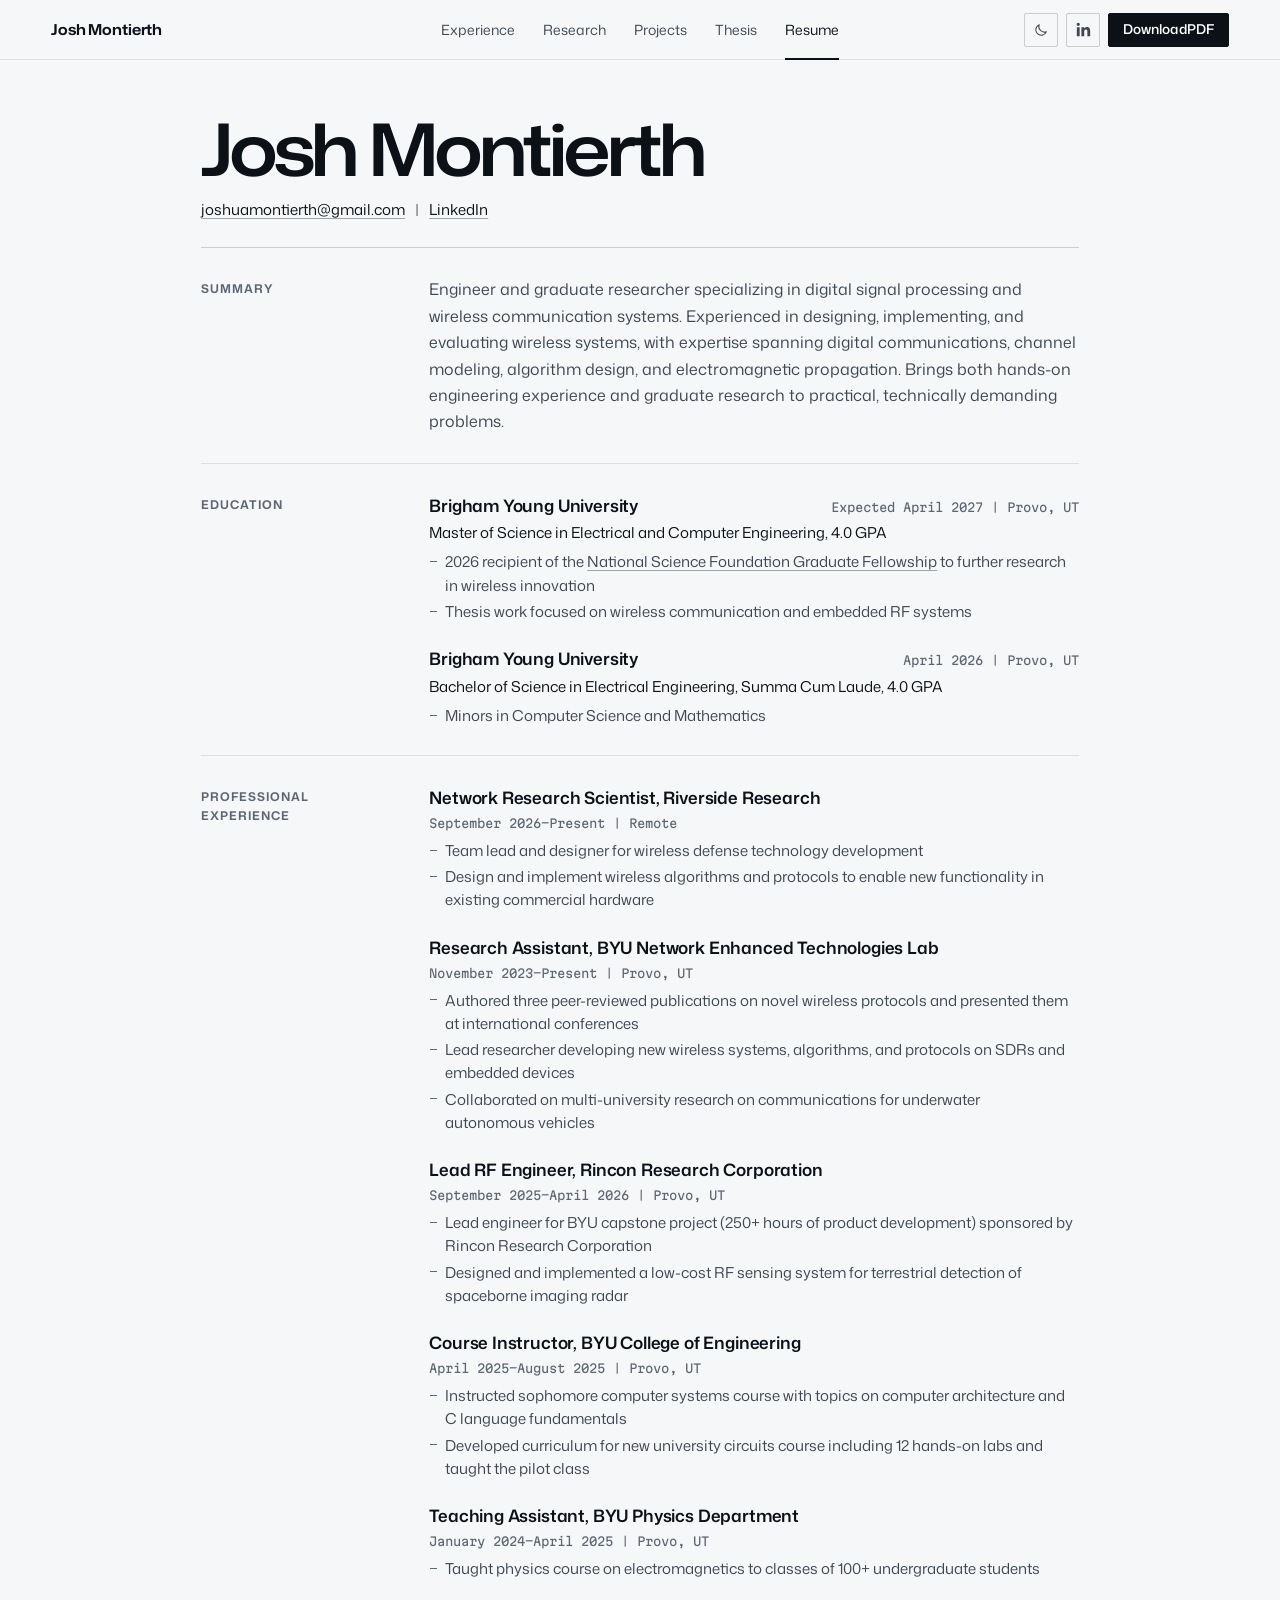
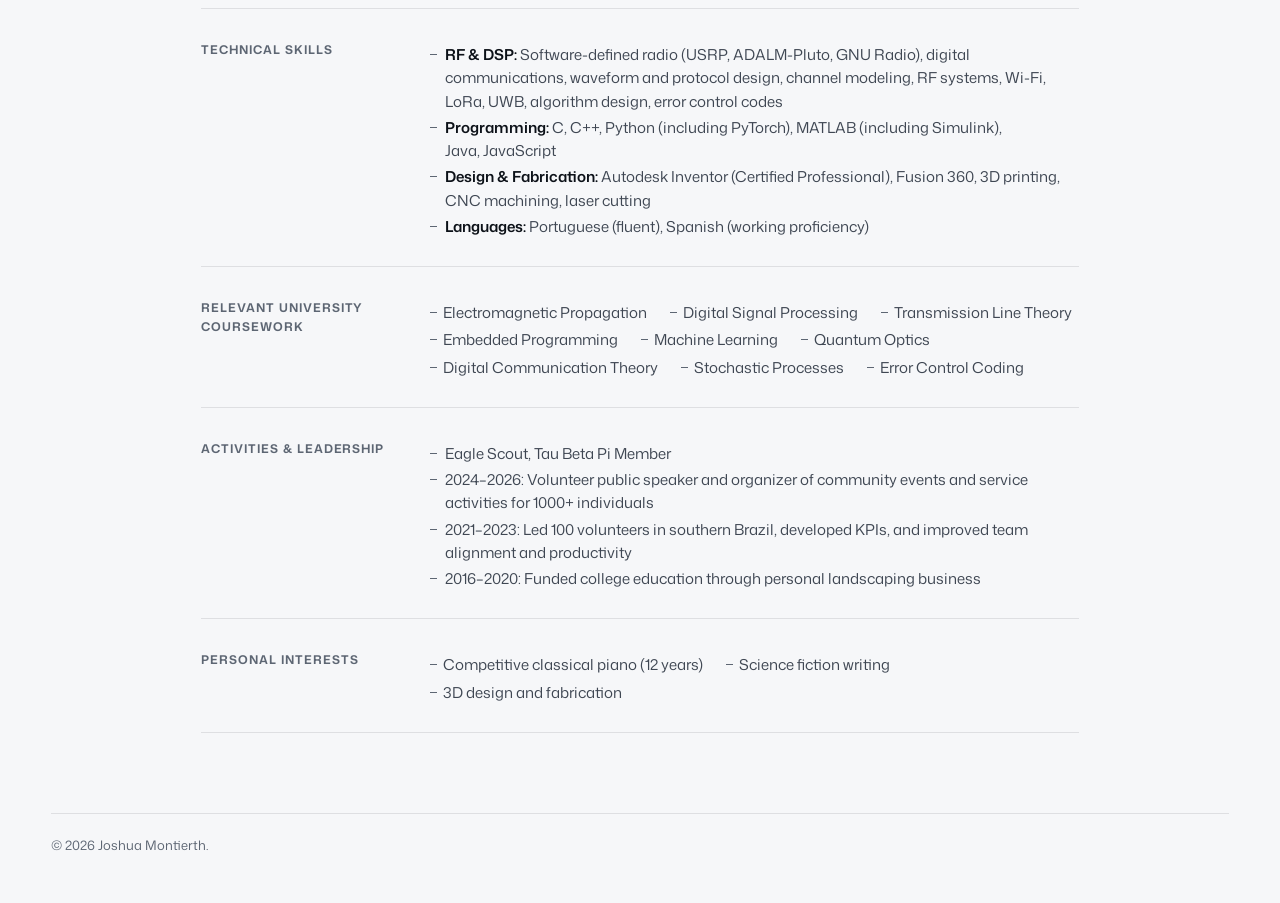
==== commit 69a23421: "Update site: live research scenes, readable plots, SARLink walkthrough, daily-use apps Research: 3D " ====
--- a/cv.html
+++ b/cv.html
@@ -8,7 +8,19 @@
 <meta name="color-scheme" content="dark light">
 <meta name="theme-color" content="#06080c" media="(prefers-color-scheme: dark)">
 <meta name="theme-color" content="#f6f7f9" media="(prefers-color-scheme: light)">
+<meta property="og:title" content="Resume · Josh Montierth">
+<meta property="og:description" content="Resume of Josh Montierth, engineer and graduate researcher in digital signal processing and wireless communication systems.">
+<meta property="og:type" content="website">
+<meta property="og:url" content="https://joshuamontierth.github.io/cv.html">
+<meta property="og:site_name" content="Josh Montierth">
+<meta property="og:image" content="https://joshuamontierth.github.io/assets/img/og-card.png">
+<meta property="og:image:width" content="1200">
+<meta property="og:image:height" content="630">
+<meta property="og:image:alt" content="Josh Montierth, wireless systems engineer, over a drawing of a mesh network.">
+<meta name="twitter:card" content="summary_large_image">
 <link rel="icon" href="assets/img/favicon.svg" type="image/svg+xml">
+<link rel="icon" href="assets/img/favicon-32.png" sizes="32x32" type="image/png">
+<link rel="apple-touch-icon" href="assets/img/apple-touch-icon.png">
 <link rel="preload" href="assets/fonts/mona-sans-latin.woff2" as="font" type="font/woff2" crossorigin>
 <script>(function(){var r=document.documentElement,t=null;try{t=localStorage.getItem("theme")}catch(e){}if(t==="light"||t==="dark")r.setAttribute("data-theme",t);r.classList.add("js")})()</script>
 <link rel="stylesheet" href="css/site.css">
@@ -51,7 +63,7 @@
     <h2>Education</h2>
     <div>
       <div class="cv-item">
-        <div class="cv-row"><h3>Brigham Young University</h3><p class="cv-when">Expected April 2027 | Provo, UT</p></div>
+        <div class="cv-row"><h3>Brigham Young University</h3><p class="cv-when"><span class="nw">Expected April 2027</span> | <span class="nw">Provo, UT</span></p></div>
         <p class="cv-deg">Master of Science in Electrical and Computer Engineering, 4.0 GPA</p>
         <ul>
           <li>2026 recipient of the <a href="https://ece.byu.edu/department-news/joshua-montierth-awarded-nsf-graduate-research-fellowship">National Science Foundation Graduate Fellowship</a> to further research in wireless innovation</li>
@@ -59,7 +71,7 @@
         </ul>
       </div>
       <div class="cv-item">
-        <div class="cv-row"><h3>Brigham Young University</h3><p class="cv-when">April 2026 | Provo, UT</p></div>
+        <div class="cv-row"><h3>Brigham Young University</h3><p class="cv-when"><span class="nw">April 2026</span> | <span class="nw">Provo, UT</span></p></div>
         <p class="cv-deg">Bachelor of Science in Electrical Engineering, Summa Cum Laude, 4.0 GPA</p>
         <ul><li>Minors in Computer Science and Mathematics</li></ul>
       </div>
@@ -70,14 +82,14 @@
     <h2>Professional Experience</h2>
     <div>
       <div class="cv-item">
-        <div class="cv-row"><h3>Network Research Scientist, Riverside Research</h3><p class="cv-when">September 2026–Present | Remote</p></div>
+        <div class="cv-row"><h3>Network Research Scientist, Riverside Research</h3><p class="cv-when"><span class="nw">September 2026–Present</span> | <span class="nw">Remote</span></p></div>
         <ul>
           <li>Team lead and designer for wireless defense technology development</li>
           <li>Design and implement wireless algorithms and protocols to enable new functionality in existing commercial hardware</li>
         </ul>
       </div>
       <div class="cv-item">
-        <div class="cv-row"><h3>Research Assistant, BYU Network Enhanced Technologies Lab</h3><p class="cv-when">November 2023–Present | Provo, UT</p></div>
+        <div class="cv-row"><h3>Research Assistant, BYU Network Enhanced Technologies Lab</h3><p class="cv-when"><span class="nw">November 2023–Present</span> | <span class="nw">Provo, UT</span></p></div>
         <ul>
           <li>Authored three peer-reviewed publications on novel wireless protocols and presented them at international conferences</li>
           <li>Lead researcher developing new wireless systems, algorithms, and protocols on SDRs and embedded devices</li>
@@ -85,21 +97,21 @@
         </ul>
       </div>
       <div class="cv-item">
-        <div class="cv-row"><h3>Lead RF Engineer, Rincon Research Corporation</h3><p class="cv-when">September 2025–April 2026 | Provo, UT</p></div>
+        <div class="cv-row"><h3>Lead RF Engineer, Rincon Research Corporation</h3><p class="cv-when"><span class="nw">September 2025–April 2026</span> | <span class="nw">Provo, UT</span></p></div>
         <ul>
           <li>Lead engineer for BYU capstone project (250+ hours of product development) sponsored by Rincon Research Corporation</li>
           <li>Designed and implemented a low-cost RF sensing system for terrestrial detection of spaceborne imaging radar</li>
         </ul>
       </div>
       <div class="cv-item">
-        <div class="cv-row"><h3>Course Instructor, BYU College of Engineering</h3><p class="cv-when">April 2025–August 2025 | Provo, UT</p></div>
+        <div class="cv-row"><h3>Course Instructor, BYU College of Engineering</h3><p class="cv-when"><span class="nw">April 2025–August 2025</span> | <span class="nw">Provo, UT</span></p></div>
         <ul>
           <li>Instructed sophomore computer systems course with topics on computer architecture and C language fundamentals</li>
           <li>Developed curriculum for new university circuits course including 12 hands-on labs and taught the pilot class</li>
         </ul>
       </div>
       <div class="cv-item">
-        <div class="cv-row"><h3>Teaching Assistant, BYU Physics Department</h3><p class="cv-when">January 2024–April 2025 | Provo, UT</p></div>
+        <div class="cv-row"><h3>Teaching Assistant, BYU Physics Department</h3><p class="cv-when"><span class="nw">January 2024–April 2025</span> | <span class="nw">Provo, UT</span></p></div>
         <ul><li>Taught physics course on electromagnetics to classes of 100+ undergraduate students</li></ul>
       </div>
     </div>
--- a/css/site.css
+++ b/css/site.css
@@ -29,6 +29,8 @@
   font-weight: 100 800; font-stretch: 75% 112.5%; font-style: normal; font-display: swap;
 }
 @font-face { font-family: "Noto Sans Math"; src: url("../assets/fonts/noto-sans-math.ttf") format("truetype"); font-display: swap; }
+/* the ray tracer's few italic letters, cut from the face above so the projects page doesn't load all of it */
+@font-face { font-family: "Noto Sans Math RT"; src: url("../assets/fonts/noto-sans-math-rt.woff2") format("woff2"); font-display: swap; }
 
 /* ---------- theme tokens: dark is the default ---------- */
 :root {
@@ -104,7 +106,7 @@
 
 /* ---------- base ---------- */
 *, *::before, *::after { box-sizing: border-box; }
-html { -webkit-text-size-adjust: 100%; scroll-padding-top: calc(var(--bar-h) + 20px); scrollbar-color: var(--scrollbar) var(--bg); background: var(--bg); }
+html { -webkit-text-size-adjust: 100%; -webkit-tap-highlight-color: transparent; scroll-padding-top: calc(var(--bar-h) + 20px); scrollbar-color: var(--scrollbar) var(--bg); background: var(--bg); }
 @media (prefers-reduced-motion: no-preference) { html { scroll-behavior: smooth; } }
 body {
   margin: 0; background: var(--bg); color: var(--fg);
@@ -119,11 +121,15 @@
 a { color: inherit; text-decoration-thickness: 1px; text-underline-offset: 0.2em; text-decoration-color: var(--line-3); transition: text-decoration-color 160ms ease, color 160ms ease; }
 a:hover { text-decoration-color: currentColor; }
 ::selection { background: var(--sig); color: var(--sig-ink); }
-:focus-visible { outline: 2px solid var(--sig); outline-offset: 3px; border-radius: 2px; }
+:focus-visible { outline: 2px solid var(--sig-fg); outline-offset: 3px; border-radius: 2px; }
+h1, h2 { overflow-wrap: break-word; }
 .skip { position: absolute; left: var(--pad); top: -100px; z-index: 100; background: var(--solid); color: var(--solid-ink); padding: 8px 12px; font-weight: 600; }
 .skip:focus { top: 10px; }
 .nw { white-space: nowrap; }
 .vh { position: absolute !important; width: 1px; height: 1px; overflow: hidden; clip: rect(0 0 0 0); white-space: nowrap; }
+.vh math { font-family: inherit; }   /* read aloud, never drawn: no need to fetch the math face */
+/* without JavaScript the live panels have nothing to draw, so they step aside */
+html:not(.js) :is(.inst, .mood-demo) { display: none; }
 
 /* ---------- buttons and links ---------- */
 .btn {
@@ -133,17 +139,21 @@
   transition: background-color 180ms ease, border-color 180ms ease, color 180ms ease, transform 180ms var(--ease);
 }
 .btn:active { transform: translateY(1px); }
-.btn.btn-ghost:hover { border-color: var(--line-3); background: var(--hover); }
 .btn.btn-solid { background: var(--solid); border-color: var(--solid); color: var(--solid-ink); }
-.btn.btn-solid:hover { background: var(--solid-hover); border-color: var(--solid-hover); color: var(--solid-ink); }
+@media (hover: hover) {
+  .btn.btn-ghost:hover { border-color: var(--line-3); background: var(--hover); }
+  .btn.btn-solid:hover { background: var(--solid-hover); border-color: var(--solid-hover); color: var(--solid-ink); }
+}
 .lnk {
   display: inline-flex; align-items: center; gap: 6px; background: none; border: 0; padding: 0; cursor: pointer;
   font-size: 14px; font-weight: 550; color: var(--fg);
   text-decoration: underline; text-decoration-color: var(--line-3); text-underline-offset: 0.3em;
 }
 .lnk::after { content: ""; width: 7px; height: 7px; border-top: 1.5px solid currentColor; border-right: 1.5px solid currentColor; transform: rotate(45deg) scale(0.85); opacity: 0.55; transition: transform 200ms var(--ease), opacity 200ms ease; }
-.lnk:hover { text-decoration-color: var(--sig); }
-.lnk:hover::after { transform: translateX(2px) rotate(45deg) scale(0.85); opacity: 1; }
+@media (hover: hover) {
+  .lnk:hover { text-decoration-color: var(--sig); }
+  .lnk:hover::after { transform: translateX(2px) rotate(45deg) scale(0.85); opacity: 1; }
+}
 .links { margin-top: 24px; display: flex; flex-wrap: wrap; gap: 10px 26px; }
 
 /* ==========================================================================
@@ -151,27 +161,29 @@
    ========================================================================== */
 .bar {
   position: fixed; top: 0; left: 0; right: 0; z-index: 50; height: var(--bar-h);
-  display: grid; grid-template-columns: auto 1fr auto; align-items: center; gap: 24px;
-  padding: 0 var(--pad); border-bottom: 1px solid transparent;
+  display: grid; grid-template-columns: 1fr auto 1fr; align-items: center; gap: 24px;
+  padding: 0 max(var(--pad), calc((100% - var(--max)) / 2)); border-bottom: 1px solid transparent;
   transition: background-color 240ms ease, border-color 240ms ease;
   view-transition-name: bar;
 }
 .bar.is-solid { background: var(--bg); border-bottom-color: var(--line); }
-.bar-name { font-size: 15px; font-weight: 650; font-stretch: 112%; letter-spacing: -0.01em; text-decoration: none; white-space: nowrap; }
+.bar-name { justify-self: start; font-size: 15px; font-weight: 650; font-stretch: 112%; letter-spacing: -0.01em; text-decoration: none; white-space: nowrap; }
 .tabs { display: flex; justify-content: center; gap: 2px; }
 .tabs a { position: relative; padding: 8px 13px; font-size: 14px; color: var(--fg-2); text-decoration: none; border-radius: 2px; transition: color 160ms ease, background-color 160ms ease; white-space: nowrap; }
-.tabs a:hover { color: var(--fg); background: var(--hover); }
+@media (hover: hover) { .tabs a:hover { color: var(--fg); background: var(--hover); } }
+.tabs a:active { background: var(--hover); }
 .tabs a[aria-current="page"] { color: var(--fg); }
 .tabs a[aria-current="page"]::after { content: ""; position: absolute; left: 13px; right: 13px; bottom: -12px; height: 2px; background: var(--fg); view-transition-name: tab-mark; }
 .bar-act { display: flex; align-items: center; gap: 8px; justify-content: flex-end; }
-.bar-act .btn { height: 34px; padding: 0 14px; font-size: 13.5px; }
+.bar-act .btn { gap: 0; height: 34px; padding: 0 14px; font-size: 13.5px; }
 
 .theme-btn {
   display: inline-grid; place-items: center; width: 34px; height: 34px; padding: 0;
   border: 1px solid var(--line-2); border-radius: 2px; background: transparent; color: var(--fg-2); cursor: pointer;
-  transition: color 160ms ease, border-color 160ms ease, background-color 160ms ease;
-}
-.theme-btn:hover { color: var(--fg); border-color: var(--line-3); background: var(--hover); }
+  transition: color 160ms ease, border-color 160ms ease, background-color 160ms ease, transform 160ms var(--ease);
+}
+@media (hover: hover) { .theme-btn:hover { color: var(--fg); border-color: var(--line-3); background: var(--hover); } }
+.theme-btn:active { transform: translateY(1px); background: var(--hover); transition-duration: 60ms; }
 .theme-btn svg { width: 16px; height: 16px; fill: none; stroke: currentColor; stroke-width: 1.6; stroke-linecap: round; stroke-linejoin: round; }
 .bar-in svg { width: 15px; height: 15px; fill: currentColor; stroke: none; }
 
@@ -196,8 +208,11 @@
   width: 100%; max-width: calc(var(--max) + 2 * var(--pad)); margin: 0 auto; padding: 0 var(--pad) 36px;
 }
 .hero h1 { font-size: clamp(54px, 9.2vw, 138px); font-weight: 620; font-stretch: 118%; letter-spacing: -0.045em; line-height: 0.9; }
-.hero-id { display: grid; grid-template-columns: 148px minmax(0, 1fr); gap: 26px; align-items: end; margin-top: 26px; }
-.headshot { width: 148px; aspect-ratio: 4 / 5; object-fit: cover; border-radius: 3px; border: 1px solid var(--line-2); }
+/* the name is sized from its own column, so it holds one line at every desktop width */
+.hero-copy { container-type: inline-size; }
+@media (min-width: 861px) { .hero h1 { font-size: min(138px, 13.8cqi); white-space: nowrap; } }
+.hero-id { display: grid; grid-template-columns: 148px minmax(0, 1fr); gap: 26px; align-items: start; margin-top: 26px; }
+.headshot { width: 148px; margin-top: 7px; aspect-ratio: 4 / 5; object-fit: cover; border-radius: 3px; border: 1px solid var(--line-2); }
 .hero-lede { max-width: 54ch; font-size: clamp(17px, 1.4vw, 20px); line-height: 1.5; color: var(--fg-2); text-wrap: pretty; }
 .hero-act { margin-top: 24px; display: flex; flex-wrap: wrap; gap: 10px; }
 
@@ -238,7 +253,7 @@
    Home sections
    ========================================================================== */
 .sec { max-width: calc(var(--max) + 2 * var(--pad)); margin: 0 auto; padding: 140px var(--pad) 0; }
-.sec-head { position: relative; display: grid; grid-template-columns: minmax(0, 1fr) minmax(0, 1fr); gap: 32px; align-items: end; padding-bottom: 28px; border-bottom: 1px solid var(--line); }
+.sec-head { position: relative; container-type: inline-size; display: grid; grid-template-columns: minmax(0, 1fr) minmax(0, 1fr); gap: 32px; align-items: end; padding-bottom: 28px; border-bottom: 1px solid var(--line); }
 .sec-head h2 { font-size: clamp(42px, 6.2vw, 88px); font-weight: 600; font-stretch: 118%; letter-spacing: -0.045em; line-height: 0.92; }
 .sec-head p { justify-self: end; max-width: 46ch; font-size: 17px; color: var(--fg-2); text-wrap: pretty; }
 /* headings are wiped on once, like a sweep crossing them */
@@ -249,30 +264,32 @@
 .sec-head::before { left: 0; }
 .sec-head::after { left: 0; background: var(--fg); opacity: 0; }
 .sec-head.is-in::after { animation: hop 1.6s var(--ease) 0.25s forwards; }
-@keyframes hop { 0% { left: 0; opacity: 1; } 100% { left: calc(100% - 5px); opacity: 1; } }
+@keyframes hop { from { opacity: 1; transform: none; } to { opacity: 1; transform: translateX(calc(100cqi - 5px)); } }
 
 /* education and experience */
-.entries { margin-top: 8px; }
-.entry { display: grid; grid-template-columns: 240px minmax(0, 1fr); gap: 32px; padding: 30px 0; border-bottom: 1px solid var(--line); }
+.entries { margin-top: 0; }
+.entry { display: grid; grid-template-columns: 240px minmax(0, 1fr); gap: 32px; padding: 28px 0; border-bottom: 1px solid var(--line); }
 .entry-when { align-self: start; display: flex; align-items: center; gap: 10px; font-family: var(--mono); font-size: 12px; color: var(--fg-2); padding-top: 7px; }
 .entry.is-live .entry-when::before { content: ""; width: 6px; height: 6px; flex: none; border-radius: 50%; background: var(--sig); }
 .entry-body h3 { font-size: clamp(21px, 2vw, 26px); font-weight: 600; font-stretch: 110%; letter-spacing: -0.025em; line-height: 1.15; text-wrap: balance; }
 .entry-org { margin-top: 5px; font-size: 15px; color: var(--fg-3); }
 .entry-body ul { margin-top: 14px; max-width: 74ch; }
-.entry-body li { position: relative; padding-left: 20px; font-size: 15.5px; line-height: 1.6; color: var(--fg-2); }
+.entry-body li { position: relative; padding-left: 20px; font-size: 15.5px; line-height: 1.6; color: var(--fg-2); text-wrap: pretty; }
 .entry-body li + li { margin-top: 6px; }
 .entry-body li::before { content: ""; position: absolute; left: 2px; top: 0.78em; width: 8px; height: 1px; background: var(--fg-3); }
 .entry-body li a { color: var(--fg); }
 .role-links { margin-top: 16px; display: flex; flex-wrap: wrap; gap: 8px 22px; }
 
 /* publications */
-.pub { display: grid; grid-template-columns: 96px minmax(0, 1fr) auto; gap: 24px; padding: 28px 0; border-bottom: 1px solid var(--line); transition: background-color 200ms ease; }
-.pub:hover { background: linear-gradient(90deg, var(--hover), transparent 70%); }
+/* publications share the entries' 240px date column, so the page has one text edge */
+.pub { position: relative; isolation: isolate; display: grid; grid-template-columns: 240px minmax(0, 1fr) auto; gap: 32px; padding: 28px 0; border-bottom: 1px solid var(--line); }
+.pub::before { content: ""; position: absolute; inset: 0; z-index: -1; pointer-events: none; background: linear-gradient(90deg, var(--hover), transparent 70%); opacity: 0; transition: opacity 200ms ease; }
+@media (hover: hover) { .pub:hover::before { opacity: 1; } }
 .pub-when { font-family: var(--mono); font-size: 12px; color: var(--fg-3); padding-top: 6px; }
 .pub h3 { font-size: clamp(19px, 1.7vw, 23px); font-weight: 560; font-stretch: 104%; letter-spacing: -0.015em; line-height: 1.3; max-width: 52ch; text-wrap: balance; }
-.pub h3 a { text-decoration: none; background: linear-gradient(var(--sig), var(--sig)) 0 100% / 0 1px no-repeat; transition: background-size 400ms var(--ease); }
-.pub h3 a:hover { background-size: 100% 1px; }
-.pub-auth { margin-top: 8px; font-size: 14.5px; color: var(--fg-2); }
+.pub h3 a { text-decoration: none; background: linear-gradient(var(--sig), var(--sig)) 0 100% / 0 1px no-repeat; transition: background-size 160ms ease-out; }
+@media (hover: hover) { .pub h3 a:hover { background-size: 100% 1px; transition: background-size 400ms var(--ease); } }
+.pub-auth { margin-top: 8px; font-size: 14.5px; color: var(--fg-2); text-wrap: pretty; }
 .pub-auth b { color: var(--fg); font-weight: 600; }
 .pub-venue { margin-top: 10px; display: flex; flex-wrap: wrap; align-items: center; gap: 8px 12px; font-size: 14px; font-weight: 550; color: var(--fg); }
 .pub-files { display: flex; gap: 22px; padding-top: 6px; align-self: start; white-space: nowrap; }
@@ -281,19 +298,19 @@
 
 /* skills */
 .skills { display: grid; grid-template-columns: repeat(4, minmax(0, 1fr)); gap: 0 32px; }
-.skill-col h3 { padding: 26px 0 12px; border-bottom: 1px solid var(--line); font-size: 11.5px; font-weight: 600; letter-spacing: 0.08em; text-transform: uppercase; color: var(--fg-3); }
+.skill-col h3 { padding: 28px 0 12px; border-bottom: 1px solid var(--line); font-size: 11.5px; font-weight: 600; letter-spacing: 0.08em; text-transform: uppercase; color: var(--fg-3); }
 .skill-col dl div { padding: 14px 0; border-bottom: 1px solid var(--line); }
 .skill-col dt { font-size: 14.5px; font-weight: 600; }
-.skill-col dd { margin-top: 3px; font-size: 14px; line-height: 1.55; color: var(--fg-2); }
+.skill-col dd { margin-top: 3px; font-size: 14px; line-height: 1.55; color: var(--fg-2); text-wrap: pretty; }
 .skill-col dd a { color: var(--fg); }
 .course li { padding: 10px 0; border-bottom: 1px solid var(--line); font-size: 14.5px; }
 
 /* contact */
 .contact { padding-top: 180px; padding-bottom: 96px; }
-.contact h2 { font-size: clamp(40px, 5.6vw, 80px); font-weight: 600; font-stretch: 118%; letter-spacing: -0.05em; line-height: 0.9; }
+.contact h2 { font-size: clamp(52px, 10vw, 156px); font-weight: 600; font-stretch: 118%; letter-spacing: -0.05em; line-height: 0.9; }
 .c-mail { margin-top: 32px; font-size: clamp(20px, 2.4vw, 30px); font-weight: 500; letter-spacing: -0.015em; }
-.c-mail a { text-decoration-color: var(--line-3); text-decoration-thickness: 2px; text-underline-offset: 0.22em; }
-.c-mail a:hover { text-decoration-color: var(--fg); }
+.c-mail a { overflow-wrap: anywhere; text-decoration-color: var(--line-3); text-decoration-thickness: 2px; text-underline-offset: 0.22em; }
+@media (hover: hover) { .c-mail a:hover { text-decoration-color: var(--fg); } }
 .c-links { margin-top: 26px; display: flex; flex-wrap: wrap; gap: 12px 28px; }
 .foot { position: relative; max-width: calc(var(--max) + 2 * var(--pad)); margin: 0 auto; padding: 22px var(--pad) 48px; }
 .foot::before { content: ""; position: absolute; top: 0; left: var(--pad); right: var(--pad); height: 1px; background: var(--line); }
@@ -308,6 +325,8 @@
 .page-head p { justify-self: end; max-width: 50ch; font-size: 17px; color: var(--fg-2); text-wrap: pretty; }
 .page-head > div { justify-self: end; max-width: 50ch; }
 .page-head > div p + p { margin-top: 12px; }
+/* a long note sits beside the title from the top, instead of pushing the title down */
+.page-head:has(> div) { align-items: start; }
 
 /* shared figure surfaces */
 .plate { border: 1px solid var(--line); border-radius: 3px; background: var(--bg-2); overflow: hidden; display: flex; flex-direction: column; }
@@ -318,6 +337,8 @@
 .fig-gap { margin-top: 28px; }
 .figs { display: grid; grid-template-columns: repeat(2, minmax(0, 1fr)); gap: 16px; margin-top: 28px; }
 .figs--1 { grid-template-columns: minmax(0, 1fr); }
+/* side-by-side plates share their rows, so the caption rules line up across a pair */
+.figs > .plate:has(> figcaption) { display: grid; grid-row: span 2; grid-template-rows: subgrid; row-gap: 0; }
 .figs .plate img { height: clamp(220px, 22vw, 320px); }
 .figs--1 .plate img, .figs .plate.is-natural img { height: auto; }
 .shots { display: grid; gap: 14px; }
@@ -329,6 +350,10 @@
 .inst { margin-top: 28px; border: 1px solid var(--line); border-radius: 3px; background: var(--bg-2); overflow: hidden; }
 .inst-cv { width: 100%; height: clamp(320px, 30vw, 430px); }
 .inst-cv[data-inst="seal"] { height: 380px; }
+.inst-cv + .inst-cv { border-top: 1px solid var(--line); }
+.inst-cv:is([data-inst="sarpass"], [data-inst="uwnodes"]) { height: clamp(300px, 26vw, 380px); }
+.inst-cv:is([data-inst="sar"], [data-inst="chirp"]) { height: clamp(280px, 24vw, 340px); }
+.inst-cv[data-inst="nets"] { height: clamp(380px, 32vw, 440px); }
 .inst-h { display: flex; align-items: center; gap: 8px; margin-bottom: 4px; font-size: 14px; font-weight: 600; color: var(--fg); }
 .inst-h::before { content: ""; width: 6px; height: 6px; border-radius: 50%; background: var(--sig); }
 
@@ -400,7 +425,7 @@
 .wp-ok path, .sl-ok path, .wp-bad path + path, .sl-bad path + path { stroke: #ffffff; }
 .wp-bad path:first-child, .sl-bad path:first-child { fill: var(--sig); }
 .wp-ok, .wp-bad { opacity: 0; }
-.wifi-phone.is-on .wp-spin { animation: wp-spin 0.8s linear infinite; }
+.wifi-phone.is-on .wp-spin { animation: wp-spin 0.8s linear 4; }
 .wifi-phone.is-on .wp-checking { animation: wp-out 0.25s ease 2.4s forwards; }
 .wifi-phone.is-on .wp-ok, .wifi-phone.is-on .wp-bad { animation: wp-in 0.45s var(--ease) 2.55s forwards; }
 .wifi-phone.is-done .wp-checking, html:not(.js) .wp-checking { display: none; }
@@ -422,16 +447,17 @@
 .rail { position: sticky; top: calc(var(--bar-h) + 28px); align-self: start; }
 .rail ol { border-left: 1px solid var(--line); }
 .rail a { display: block; padding: 6px 0 6px 16px; margin-left: -1px; border-left: 1px solid transparent; font-size: 13.5px; color: var(--fg-3); text-decoration: none; transition: color 160ms ease, border-color 160ms ease; }
-.rail a:hover { color: var(--fg); }
+@media (hover: hover) { .rail a:hover { color: var(--fg); } }
 .rail a.is-on { color: var(--fg); border-left-color: var(--fg); }
 .rail-h { margin: 22px 0 6px 16px; font-size: 11.5px; font-weight: 600; letter-spacing: 0.08em; text-transform: uppercase; color: var(--fg-3); }
 .rail-h:first-child { margin-top: 0; }
 .r-main { min-width: 0; }
 .chap { padding-bottom: 104px; }
-.chap > h2 { font-size: clamp(32px, 3.8vw, 54px); font-weight: 600; font-stretch: 114%; letter-spacing: -0.04em; line-height: 0.98; }
-.chap .lede { margin-top: 14px; max-width: none; font-size: clamp(18px, 1.5vw, 21px); font-weight: 500; line-height: 1.42; color: var(--fg-2); text-wrap: balance; }
+.chap > h2 { font-size: clamp(32px, 3.8vw, 54px); font-weight: 600; font-stretch: 114%; letter-spacing: -0.04em; line-height: 0.98; text-wrap: balance; }
+.chap .lede { margin-top: 14px; max-width: 46ch; font-size: clamp(18px, 1.5vw, 21px); font-weight: 500; line-height: 1.42; color: var(--fg-2); text-wrap: balance; }
 .prose { margin-top: 10px; }
-.prose p { margin-top: 16px; font-size: 16.5px; line-height: 1.7; color: var(--fg-2); text-wrap: pretty; }
+/* text keeps a reading measure; figures, instruments and diagrams take the full column */
+.prose p { max-width: 68ch; margin-top: 16px; font-size: 16.5px; line-height: 1.7; color: var(--fg-2); text-wrap: pretty; }
 .prose strong { color: var(--fg); font-weight: 600; }
 .prose a { color: var(--fg); }
 .chap h3 { margin-top: 56px; font-size: 22px; font-weight: 600; font-stretch: 108%; letter-spacing: -0.02em; }
@@ -468,7 +494,6 @@
 /* Mood Music sample: the words, Gemma's read of them, and the music, in sync */
 .md-top { display: grid; grid-template-columns: 64px minmax(0, 1fr) auto; align-items: center; gap: 22px; padding: 24px 26px 6px; }
 .md-play { position: relative; width: 64px; height: 64px; padding: 0; border: 0; border-radius: 50%; background: var(--fg); color: var(--bg); cursor: pointer; display: grid; place-items: center; transition: background-color 220ms ease, color 220ms ease, transform 160ms var(--ease); }
-.md-play:hover { transform: scale(1.05); }
 .md-play:active { transform: scale(0.96); }
 .md-play.is-on { background: var(--sig); color: var(--sig-ink); }
 .md-i { position: absolute; width: 26px; height: 26px; transition: opacity 180ms ease, transform 220ms var(--ease); }
@@ -477,9 +502,6 @@
 .md-i-pause { fill: currentColor; opacity: 0; transform: scale(0.5); }
 .md-play.is-on .md-i-spk { opacity: 0; transform: scale(0.5); }
 .md-play.is-on .md-i-pause { opacity: 1; transform: none; }
-.md-w { animation: md-wave 1.9s ease-in-out infinite; }
-.md-w2 { animation-delay: 0.28s; }
-@keyframes md-wave { 0%, 100% { opacity: 0.3; } 50% { opacity: 1; } }
 .md-ring { position: absolute; inset: -7px; width: calc(100% + 14px); height: calc(100% + 14px); transform: rotate(-90deg); pointer-events: none; }
 .md-ring circle { fill: none; stroke: var(--line-2); stroke-width: 1.2; }
 .md-ring .md-ring-fill { stroke: var(--sig); stroke-width: 2; stroke-linecap: round; stroke-dasharray: 1; stroke-dashoffset: 1; }
@@ -491,7 +513,7 @@
 .md-body { display: grid; grid-template-columns: minmax(0, 1.45fr) minmax(0, 1fr); border-top: 1px solid var(--line); }
 .md-said, .md-mood { padding: 22px 26px 24px; }
 .md-said { border-right: 1px solid var(--line); }
-.md-label { font-family: var(--mono); font-size: 11px; letter-spacing: 0.08em; text-transform: uppercase; color: var(--fg-3); }
+.md-label { font-size: 11.5px; font-weight: 600; letter-spacing: 0.08em; text-transform: uppercase; color: var(--fg-3); }
 .md-text { margin-top: 14px; min-height: 2.9em; font-size: clamp(19px, 2vw, 24px); font-weight: 500; line-height: 1.42; letter-spacing: -0.012em; color: var(--fg); text-wrap: pretty; }
 .md-text span { opacity: 0.16; transition: opacity 240ms ease, color 240ms ease; }
 .md-text span.is-in { opacity: 1; }
@@ -502,38 +524,27 @@
 .md-bars div { display: grid; grid-template-columns: 82px minmax(0, 1fr); align-items: center; gap: 12px; }
 .md-bars dt { font-size: 13.5px; color: var(--fg-2); }
 .md-bars dd { height: 6px; border-radius: 3px; background: var(--line); overflow: hidden; }
-.md-bars i { display: block; width: 0; height: 100%; border-radius: 3px; background: var(--fg); transition: width 1.6s cubic-bezier(0.2, 0.8, 0.2, 1); }
+.md-bars i { display: block; width: 0; height: 100%; border-radius: 3px; background: var(--fg); transition: width 1.6s var(--ease); }
 .md-tags { display: flex; flex-wrap: wrap; align-content: flex-start; gap: 6px; min-height: 66px; margin-top: 12px; }
-.md-tags li { padding: 4px 10px; border: 1px solid var(--line-2); border-radius: 999px; font-size: 13px; color: var(--fg-2); animation: md-tag 480ms cubic-bezier(0.2, 0.8, 0.2, 1) both; }
+.md-tags li { padding: 4px 10px; border: 1px solid var(--line-2); border-radius: 2px; font-size: 13px; color: var(--fg-2); animation: md-tag 480ms var(--ease) both; }
 @keyframes md-tag { from { opacity: 0; transform: translateY(5px); } }
 .md-scenes { display: grid; grid-auto-flow: column; grid-auto-columns: minmax(0, 1fr); border-top: 1px solid var(--line); }
 .md-scenes li + li { border-left: 1px solid var(--line); }
 .md-scenes button { display: grid; gap: 10px; width: 100%; padding: 13px 18px 15px; border: 0; background: none; font: inherit; font-size: 13.5px; text-align: left; color: var(--fg-3); cursor: pointer; transition: color 160ms ease, background-color 160ms ease; }
-.md-scenes button:hover { color: var(--fg); background: var(--hover); }
+@media (hover: hover) { .md-scenes button:hover { color: var(--fg); background: var(--hover); } }
+.md-scenes button:active { background: var(--hover); }
 .md-scenes button.is-on { color: var(--fg); }
 .md-scenes i { display: block; height: 2px; background: var(--line); }
 .md-scenes b { display: block; width: 0; height: 100%; background: var(--sig); }
 
-/* Avogadro: its home page in miniature, with the live atom behind the search box */
-.avo { --felt: #04070c; --felt-2: #0b1119; --vapor: #e6edf6; --vapor-3: #808b9c; --seam-2: rgb(230 237 246 / 0.15); --led-rgb: 140 202 255;
-  position: relative; height: 400px; overflow: hidden; background: var(--felt); color: var(--vapor);
-  display: flex; flex-direction: column; align-items: center; justify-content: center; gap: 22px; padding: 0 20px 24px; }
-:root[data-theme="light"] .avo { --felt: #e6eaee; --felt-2: #f4f6f8; --vapor: #0d1520; --vapor-3: #566173; --seam-2: rgb(13 21 32 / 0.18); --led-rgb: 10 97 192; }
-@media (prefers-color-scheme: light) {
-  :root:not([data-theme="dark"]) .avo { --felt: #e6eaee; --felt-2: #f4f6f8; --vapor: #0d1520; --vapor-3: #566173; --seam-2: rgb(13 21 32 / 0.18); --led-rgb: 10 97 192; }
-}
-.avo-cv { position: absolute; inset: 0; width: 100%; height: 100%; }
-.avo-mark { position: relative; font-size: clamp(40px, 4.4vw, 58px); font-weight: 250; letter-spacing: -0.035em; line-height: 1; }
-.avo-q { position: relative; width: min(100%, 420px); user-select: none; }
-.avo-q span { display: flex; align-items: center; height: 52px; padding: 0 18px 0 46px; border: 1px solid var(--seam-2); border-radius: 14px; background: var(--felt-2); color: var(--vapor-3); font-size: 17px; }
-.avo-q svg { position: absolute; left: 16px; top: 50%; translate: 0 -50%; width: 20px; height: 20px; fill: none; stroke: var(--vapor-3); stroke-width: 1.8; stroke-linecap: round; pointer-events: none; }
 
 /* talk clips */
 .talk { margin-top: 28px; border: 1px solid var(--line); border-radius: 3px; background: var(--bg-2); padding: 18px 24px 6px; }
 .clips { display: grid; grid-template-columns: repeat(auto-fit, minmax(300px, 1fr)); gap: 0 28px; }
 .clip { display: grid; grid-template-columns: 44px minmax(0, 1fr); gap: 14px; padding: 16px 0; border-top: 1px solid var(--line); }
-.clip-play { width: 44px; height: 44px; border-radius: 50%; border: 1px solid var(--line-2); background: transparent; cursor: pointer; display: grid; place-items: center; color: var(--fg); transition: background-color 160ms ease, border-color 160ms ease, color 160ms ease; }
-.clip-play:hover { border-color: var(--sig); color: var(--sig-fg); }
+.clip-play { width: 44px; height: 44px; border-radius: 50%; border: 1px solid var(--line-2); background: transparent; cursor: pointer; display: grid; place-items: center; color: var(--fg); transition: background-color 160ms ease, border-color 160ms ease, color 160ms ease, transform 160ms var(--ease); }
+@media (hover: hover) { .clip-play:hover { border-color: var(--sig); color: var(--sig-fg); } }
+.clip-play:active { transform: translateY(1px); transition-duration: 60ms; }
 .clip-play[aria-label^="Pause"] { background: var(--sig); border-color: var(--sig); color: var(--sig-ink); }
 .clip-play svg { width: 13px; height: 13px; }
 .clip-title { font-size: 15px; font-weight: 600; }
@@ -545,11 +556,11 @@
 .clips--one { grid-template-columns: minmax(0, 1fr); }
 .clips--one .clip-wave { height: 44px; }
 
-/* SARLINK pipeline */
+/* SARLink pipeline */
 .stages { margin-top: 28px; border-top: 1px solid var(--line); }
 .stage { display: grid; grid-template-columns: 56px minmax(0, 1fr) minmax(0, 1fr); gap: 24px 32px; padding: 28px 0; border-bottom: 1px solid var(--line); }
 .stage-n { font-family: var(--mono); font-size: 12px; color: var(--fg-3); padding-top: 4px; }
-.stage h4 { font-size: 19px; font-weight: 600; letter-spacing: -0.015em; }
+.stage h4 { font-size: 19px; font-weight: 600; letter-spacing: -0.015em; text-wrap: balance; }
 .stage p { margin-top: 8px; font-size: 15.5px; line-height: 1.65; color: var(--fg-2); text-wrap: pretty; }
 .stage > figure, .stage .eqbox { align-self: start; }
 .stage .plate img { height: auto; }
@@ -559,10 +570,12 @@
    Projects: the research page's rail and column, one chapter per project
    ========================================================================== */
 .grp + .grp { padding-top: 24px; }
-.grp-head { display: grid; grid-template-columns: minmax(0, 1fr) minmax(0, 1fr); gap: 16px 40px; align-items: end; margin-bottom: 52px; padding-bottom: 22px; border-bottom: 1px solid var(--line); }
-.grp-head h2 { font-size: clamp(34px, 4.2vw, 58px); font-weight: 600; font-stretch: 116%; letter-spacing: -0.04em; line-height: 0.95; }
+/* group heads speak as labels, like the rail beside them, so the page title and each project's
+   name are the only display type */
+.grp-head { display: grid; grid-template-columns: minmax(0, 1fr) minmax(0, 1fr); gap: 16px 40px; align-items: start; margin-bottom: 56px; padding-bottom: 14px; border-bottom: 1px solid var(--line); }
+.grp-head h2 { font-size: 11.5px; font-weight: 600; letter-spacing: 0.08em; line-height: 1.4; text-transform: uppercase; color: var(--fg-3); }
 .grp-head p { justify-self: end; max-width: 48ch; font-size: 16px; line-height: 1.6; color: var(--fg-2); text-wrap: pretty; }
-.chap > .chap-t { font-size: clamp(30px, 3.1vw, 44px); font-weight: 600; font-stretch: 114%; letter-spacing: -0.04em; line-height: 1; text-wrap: balance; }
+.chap > .chap-t { margin-top: 0; font-size: clamp(30px, 3.1vw, 44px); font-weight: 600; font-stretch: 114%; letter-spacing: -0.04em; line-height: 1; text-wrap: balance; }
 .rail .rail-sub a { padding-left: 30px; font-size: 13px; }
 .chap .links { margin-top: 20px; }
 .chap > .plate { margin-top: 28px; }
@@ -575,21 +588,33 @@
 .plate .dev { flex: 1; display: grid; place-items: center; padding: 28px 18px; background: var(--bg-3); }
 .plate.plate--device .dev img { flex: none; width: min(100%, 206px); height: auto; border: 1px solid var(--line-2); border-radius: 20px; background: var(--bg-2); object-fit: contain; }
 .plate.plate--tablet .dev img { width: min(100%, 268px); border-radius: 14px; }
-.book { margin-top: 32px; }
-.book img { display: block; width: min(100%, 260px); height: auto; border-radius: 2px; box-shadow: 0 18px 40px -14px rgb(0 0 0 / 0.5); }
+/* a screen recording on the device stage: the frame is the clip's, the still and video fill it */
+.plate.plate--device .dev .clip-media { width: min(100%, 236px); border: 1px solid var(--line-2); border-radius: 22px; background: var(--bg-2); }
+.plate.plate--device .dev .clip-media img { width: 100%; height: auto; border: 0; border-radius: 0; }
+/* Particle's two phones sit a little smaller, so the row stays about as tall as the wide demos */
+.figs--devices .plate--device .dev { padding: 20px 18px; }
+.figs--devices .plate--device .dev .clip-media { width: min(100%, 180px); }
+.book { margin-top: 28px; }
+.book img { display: block; width: min(100%, 260px); height: auto; border: 1px solid var(--line-2); border-radius: 2px; }
 .fig-ebl img { max-width: 640px; margin: 0 auto; }
 
 /* Chess Lab: one row per variant, words beside the play */
 .vrows { margin-top: 28px; border-top: 1px solid var(--line); }
 .vrow { display: grid; grid-template-columns: minmax(0, 1fr) minmax(0, 1.25fr); gap: 20px 32px; align-items: start; padding: 28px 0; border-bottom: 1px solid var(--line); }
-.vrow-t h4 { font-size: 19px; font-weight: 600; letter-spacing: -0.015em; }
-.vrow-t p { margin-top: 8px; font-size: 15.5px; line-height: 1.65; color: var(--fg-2); text-wrap: pretty; }
+.vrow-t h4 { font-size: 19px; font-weight: 600; letter-spacing: -0.015em; text-wrap: balance; }
+.vrow-t p { max-width: 68ch; margin-top: 8px; font-size: 15.5px; line-height: 1.65; color: var(--fg-2); text-wrap: pretty; }
 
 /* live clips: the still shows until the video is playing */
 .clip-media { position: relative; overflow: hidden; }
 .clip-media img { display: block; width: 100%; height: auto; }
 .clip-media video { position: absolute; inset: 0; width: 100%; height: 100%; object-fit: cover; opacity: 0; transition: opacity 240ms ease; }
 .shot--clip.is-playing video { opacity: 1; }
+/* wide demos (1440x546) show whole on desktop, about 400px tall; a phone gets a 16:10 window on them */
+@media (max-width: 600px) {
+  .figs .clip-wide .clip-media { aspect-ratio: 16 / 10; }
+  .figs .clip-wide .clip-media img { height: 100%; object-fit: cover; object-position: 28% 0; }
+  .clip-wide .clip-media video { object-position: 28% 0; }
+}
 
 /* click to enlarge: a quiet corner mark on hover, then the picture grows into a dialog */
 .zoom-area { position: relative; flex: 1; display: flex; flex-direction: column; min-height: 0; }
@@ -597,22 +622,21 @@
 .book .zoom-area { width: fit-content; }
 .plate .dev { position: relative; }
 .zoom-btn { position: absolute; inset: 0; z-index: 2; width: 100%; height: 100%; padding: 0; border: 0; border-radius: 0; background: none; cursor: zoom-in; }
-.zoom-btn svg { position: absolute; top: 10px; right: 10px; width: 30px; height: 30px; padding: 8px; border-radius: 2px; background: rgb(6 8 12 / 0.66); fill: none; stroke: #e9eef5; stroke-width: 1.5; stroke-linecap: round; stroke-linejoin: round; opacity: 0; transform: scale(0.88); transition: opacity 180ms ease, transform 240ms var(--ease); }
+.zoom-btn svg { position: absolute; top: 10px; right: 10px; width: 30px; height: 30px; padding: 8px; border-radius: 2px; background: var(--scrim); fill: none; stroke: var(--fg); stroke-width: 1.5; stroke-linecap: round; stroke-linejoin: round; opacity: 0; transform: scale(0.88); transition: opacity 180ms ease, transform 240ms var(--ease); }
 .zoom-btn:hover svg, .zoom-btn:focus-visible svg { opacity: 1; transform: none; }
 .zoom-btn:focus-visible { outline: 2px solid var(--sig); outline-offset: -2px; }
 @media (hover: none) { .zoom-btn svg { width: 26px; height: 26px; padding: 7px; opacity: 0.8; transform: none; } }
 html.lb-open { overflow: hidden; }
 .lb { position: fixed; inset: 0; width: 100%; height: 100%; max-width: none; max-height: none; margin: 0; padding: 0; border: 0; background: transparent; color: var(--fg); overflow: auto; overscroll-behavior: contain; }
 .lb[open] { display: grid; place-items: center; }
-.lb::backdrop { background: rgb(6 8 12 / 0.94); }
-:root[data-theme="light"] .lb::backdrop { background: rgb(246 247 249 / 0.95); }
-@media (prefers-color-scheme: light) { :root:not([data-theme="dark"]) .lb::backdrop { background: rgb(246 247 249 / 0.95); } }
+.lb::backdrop { background: rgb(var(--ground-rgb) / 0.95); }
 .lb-fig { display: flex; flex-direction: column; align-items: center; gap: 14px; padding: 60px 48px 28px; }
-.lb-media { display: block; max-width: none; border-radius: 3px; background: var(--bg-2); box-shadow: 0 30px 70px -28px rgb(0 0 0 / 0.65); object-fit: contain; cursor: zoom-out; }
+.lb-media { display: block; max-width: none; border: 1px solid var(--line-2); border-radius: 3px; background: var(--bg-2); object-fit: contain; cursor: zoom-out; }
 .lb-cap { max-width: 76ch; font-size: 14px; line-height: 1.55; color: var(--fg-2); text-align: center; text-wrap: pretty; }
 .lb-cap b { margin-right: 8px; font-weight: 600; color: var(--fg); }
-.lb-x { position: fixed; top: 14px; right: 14px; z-index: 2; display: grid; place-items: center; width: 40px; height: 40px; padding: 0; border: 1px solid var(--line-2); border-radius: 2px; background: var(--bg-2); color: var(--fg-2); cursor: pointer; transition: color 160ms ease, border-color 160ms ease; }
-.lb-x:hover { color: var(--fg); border-color: var(--line-3); }
+.lb-x { position: fixed; top: 14px; right: 14px; z-index: 2; display: grid; place-items: center; width: 40px; height: 40px; padding: 0; border: 1px solid var(--line-2); border-radius: 2px; background: var(--bg-2); color: var(--fg-2); cursor: pointer; transition: color 160ms ease, border-color 160ms ease, transform 160ms var(--ease); }
+@media (hover: hover) { .lb-x:hover { color: var(--fg); border-color: var(--line-3); } }
+.lb-x:active { transform: translateY(1px); transition-duration: 60ms; }
 .lb-x svg { width: 16px; height: 16px; fill: none; stroke: currentColor; stroke-width: 1.6; stroke-linecap: round; }
 @media (max-width: 600px) { .lb-fig { padding: 60px 12px 20px; } .lb-cap { font-size: 13.5px; text-align: left; } }
 
@@ -624,10 +648,9 @@
 .figs .clip-43 .clip-media img { height: 100%; object-fit: cover; }
 
 /* a project within a project */
-.sub { margin-top: 64px; padding-top: 28px; border-top: 1px solid var(--line); scroll-margin-top: calc(var(--bar-h) + 20px); }
-.sub > h4 { font-size: clamp(24px, 2.2vw, 30px); font-weight: 600; font-stretch: 112%; letter-spacing: -0.03em; line-height: 1.05; }
-.sub-lede { margin-top: 10px; font-size: clamp(17px, 1.4vw, 19px); font-weight: 500; line-height: 1.42; color: var(--fg-2); text-wrap: balance; }
-.avo-fig { margin-top: 28px; }
+.sub { margin-top: 56px; padding-top: 28px; border-top: 1px solid var(--line); }
+.sub > h4 { font-size: clamp(24px, 2.2vw, 30px); font-weight: 600; font-stretch: 112%; letter-spacing: -0.03em; line-height: 1.05; text-wrap: balance; }
+.sub-lede { max-width: 52ch; margin-top: 10px; font-size: clamp(17px, 1.4vw, 19px); font-weight: 500; line-height: 1.42; color: var(--fg-2); text-wrap: balance; }
 
 /* ABCD ray tracer: the drawing, then its matrices written out */
 .rt-cv { display: block; width: 100%; height: clamp(300px, 27vw, 340px); cursor: default; user-select: none; -webkit-user-select: none; }
@@ -638,7 +661,7 @@
 .rt-eq { display: flex; align-items: flex-start; gap: 6px; width: max-content; margin: 0 auto; }
 .rt-lhs, .rt-op { padding-top: 12px; font-size: 19px; color: var(--fg-2); }
 .rt-lhs { margin-right: 6px; }
-.rt-lhs i { font-family: "Noto Sans Math", math, serif; font-style: normal; color: var(--fg); }
+.rt-lhs i { font-family: "Noto Sans Math RT", math, serif; font-style: normal; color: var(--fg); }
 .rt-op { margin: 0 8px; }
 .rt-term { display: flex; flex-direction: column; align-items: center; gap: 7px; padding: 0 4px; border-radius: 3px; transition: color 160ms ease; }
 .mx2 { position: relative; display: grid; grid-template-columns: repeat(2, auto); gap: 3px 14px; padding: 5px 11px; font-family: var(--mono); font-size: 12px; line-height: 1.5; font-variant-numeric: tabular-nums; color: var(--fg-2); transition: color 160ms ease; }
@@ -647,7 +670,7 @@
 .mx2::before { left: 0; border-right: 0; }
 .mx2::after { right: 0; border-left: 0; }
 .rt-sym { font-size: 13.5px; color: var(--fg-2); white-space: nowrap; }
-.rt-sym i { font-family: "Noto Sans Math", math, serif; font-style: normal; }
+.rt-sym i { font-family: "Noto Sans Math RT", math, serif; font-style: normal; }
 .rt-sym sub { font-size: 0.72em; }
 .rt-val { font-family: var(--mono); font-size: 11px; color: var(--fg-3); white-space: nowrap; }
 .rt-sys .mx2 { color: var(--fg); }
@@ -676,10 +699,10 @@
 .cv-item + .cv-item { margin-top: 22px; }
 .cv-row { display: flex; flex-wrap: wrap; justify-content: space-between; gap: 4px 16px; align-items: baseline; }
 .cv-row h3 { font-size: 17px; font-weight: 600; letter-spacing: -0.01em; }
-.cv-when { font-family: var(--mono); font-size: 12px; color: var(--fg-3); white-space: nowrap; }
+.cv-when { font-family: var(--mono); font-size: 12px; color: var(--fg-3); }
 .cv-deg { margin-top: 3px; font-size: 15px; color: var(--fg); }
 .cv-sec ul { margin-top: 6px; }
-.cv-sec li { position: relative; padding-left: 16px; font-size: 15px; line-height: 1.55; color: var(--fg-2); }
+.cv-sec li { position: relative; padding-left: 16px; font-size: 15px; line-height: 1.55; color: var(--fg-2); text-wrap: pretty; }
 .cv-sec li + li { margin-top: 3px; }
 .cv-sec li::before { content: ""; position: absolute; left: 1px; top: 0.72em; width: 7px; height: 1px; background: var(--fg-3); }
 .cv-sec li b { color: var(--fg); font-weight: 600; }
@@ -699,11 +722,12 @@
   .rail a { padding: 6px 10px; border-left: 0; border-radius: 2px; }
   .rail a.is-on { background: var(--hover); }
   .rail-h { display: none; }
+  .rail { -webkit-mask-image: linear-gradient(90deg, #000 calc(100% - 28px), transparent); mask-image: linear-gradient(90deg, #000 calc(100% - 28px), transparent); overscroll-behavior-x: contain; }
+  html:has(.rail) { scroll-padding-top: calc(var(--bar-h) + 74px); }
   .chap:first-child, .grp:first-child { padding-top: 32px; }
   .rail .rail-sub a { padding-left: 10px; font-size: 13.5px; }
   .vrow { grid-template-columns: 1fr; }
   .md-body { grid-template-columns: 1fr; }
-  .avo { height: 360px; }
   .md-said { border-right: 0; border-bottom: 1px solid var(--line); }
   .eqrow { grid-template-columns: 1fr; gap: 14px; }
   .stage { grid-template-columns: 40px minmax(0, 1fr); }
@@ -713,13 +737,16 @@
   :root { --bar-h: 100px; }
   .bar { height: auto; min-height: var(--bar-h); grid-template-columns: 1fr auto; row-gap: 4px; padding-top: 8px; align-content: start; }
   .bar-name { align-self: center; }
-  .tabs { grid-column: 1 / -1; order: 3; justify-content: flex-start; overflow-x: auto; scrollbar-width: none; margin: 0 calc(-1 * var(--pad)); padding: 0 calc(var(--pad) - 13px); }
+  .tabs { grid-column: 1 / -1; order: 3; justify-content: flex-start; overflow-x: auto; scrollbar-width: none; overscroll-behavior-x: contain; margin: 0 calc(-1 * var(--pad)); padding: 0 calc(var(--pad) - 13px); }
   .tabs a[aria-current="page"]::after { bottom: 0; }
-  .tabs a { padding: 8px 10px; }
+  .tabs a { padding: 10px 10px; }
+  .tabs a:focus-visible { outline-offset: -2px; }
   .tabs a[aria-current="page"]::after { left: 10px; right: 10px; }
+  .theme-btn { width: 40px; height: 40px; }
+  .bar-act .btn { height: 40px; }
   .hero-inner { grid-template-columns: 1fr; gap: 28px; }
   .hero-id { grid-template-columns: 96px minmax(0, 1fr); gap: 16px; align-items: start; }
-  .headshot { width: 96px; }
+  .headshot { width: 96px; margin-top: 4px; }
   .tele { max-width: 420px; }
   .hero-status { justify-content: flex-start; }
   .sec { padding-top: 104px; }
@@ -735,6 +762,11 @@
   .seal-demo { grid-template-columns: 1fr; gap: 28px; }
   .wp-frame { max-width: 280px; margin: 0 auto; }
 }
+/* tablets: phone rows stay three across instead of stacking one tall plate per phone */
+@media (min-width: 601px) and (max-width: 860px) {
+  .figs--3 { grid-template-columns: repeat(3, minmax(0, 1fr)); }
+  .figs--devices { grid-template-columns: repeat(2, minmax(0, 1fr)); }
+}
 @media (max-width: 700px) {
   .diagram-scroll svg { min-width: 720px; }
   .inst-cv[data-inst="seal"] { height: 560px; }
@@ -743,13 +775,22 @@
   .bar-more { display: none; }
   /* all five tabs fit on a phone, so the resume is always one tap away */
   .tabs { justify-content: space-between; margin: 0 -6px; padding: 0; }
-  .tabs a { padding: 8px 6px; font-size: 13.5px; }
+  .tabs a { padding: 10px 6px; font-size: 13.5px; }
   .tabs a[aria-current="page"]::after { left: 6px; right: 6px; }
+}
+@media (max-width: 400px) {
+  .tabs { gap: 0; }
+  .tabs a { padding: 10px 5px; font-size: 13px; }
+  .tabs a[aria-current="page"]::after { left: 5px; right: 5px; }
+}
+@media (max-width: 350px) {
+  .tabs a { padding: 10px 3px; font-size: 12px; }
+  .tabs a[aria-current="page"]::after { left: 3px; right: 3px; }
 }
 @media (max-width: 600px) {
   .skills { grid-template-columns: 1fr; }
-  .figs--3 { grid-auto-flow: column; grid-template-columns: none; grid-auto-columns: 72%; overflow-x: auto; scroll-snap-type: x mandatory; padding-bottom: 6px; }
-  .figs--3 > * { scroll-snap-align: start; }
+  .figs--3, .figs--devices { grid-auto-flow: column; grid-template-columns: none; grid-auto-columns: 72%; overflow-x: auto; scroll-snap-type: x mandatory; overscroll-behavior-x: contain; margin-inline: calc(-1 * var(--pad)); padding: 0 var(--pad) 6px; scroll-padding-inline: var(--pad); }
+  .figs--3 > *, .figs--devices > * { scroll-snap-align: start; }
   .rt-cv { height: 270px; }
   .rt-mx { padding: 14px 14px 12px; }
   .rt-eq { margin: 0; }
@@ -757,21 +798,27 @@
   /* a phone is too tall and narrow to put the network behind the copy: it gets its own band
      at the top, and the name starts where the band fades out */
   .hero { --mesh-h: calc(var(--bar-h) + clamp(260px, 52vh, 460px)); min-height: 0; justify-content: flex-start; }
-  .mesh { bottom: auto; height: var(--mesh-h); -webkit-mask-image: linear-gradient(#000 76%, transparent); mask-image: linear-gradient(#000 76%, transparent); }
+  .mesh { bottom: auto; height: var(--mesh-h); -webkit-mask-image: linear-gradient(transparent 0, #000 calc(var(--bar-h) + 16px), #000 76%, transparent); mask-image: linear-gradient(transparent 0, #000 calc(var(--bar-h) + 16px), #000 76%, transparent); }
   .hero-inner { padding-top: var(--mesh-h); }
   .hero-status { display: none; }
   .hero-lede { font-size: 16px; }
+  /* the lede wraps the photo, then takes the full width, instead of a long thin column beside it */
+  .hero-id { display: flow-root; }
+  .headshot { float: left; width: 84px; margin: 4px 16px 8px 0; }
   .hero-act { margin-top: 18px; }
   .tele { padding: 12px 14px; }
   .tele-grid div { padding: 6px 0; }
   .tele-hint { font-size: 12.5px; margin-top: 10px; }
   .inst-cv[data-inst="fle"] { height: 600px; }
+  .inst-cv[data-inst="waterfall"] { height: 470px; }
+  .inst-cv[data-inst="uwnodes"] { height: 260px; }
+  .inst-cv[data-inst="nets"] { height: 400px; }
   .inst-cv[data-inst="undertone"], .inst-cv[data-inst="sar"] { height: 360px; }
 }
 
 @media (prefers-reduced-motion: reduce) {
   .js .hero [data-reveal], .js .sec-head[data-reveal] h2 { opacity: 1; transform: none; filter: none; clip-path: none; transition: none; }
-  .sec-head::after { animation: none; left: calc(100% - 5px); opacity: 1; }
+  .sec-head::after, .sec-head.is-in::after { animation: none; opacity: 1; transform: translateX(calc(100cqi - 5px)); }
   .dot.is-rx { animation: none; }
   @view-transition { navigation: none; }
 }
@@ -797,7 +844,6 @@
   .md-scenes button { padding: 12px 14px 14px; }
 }
 @media (prefers-reduced-motion: reduce) {
-  .md-w { animation: none; opacity: 1; }
   .md-bars i, .md-text span { transition: none; }
   .md-tags li { animation: none; }
 }
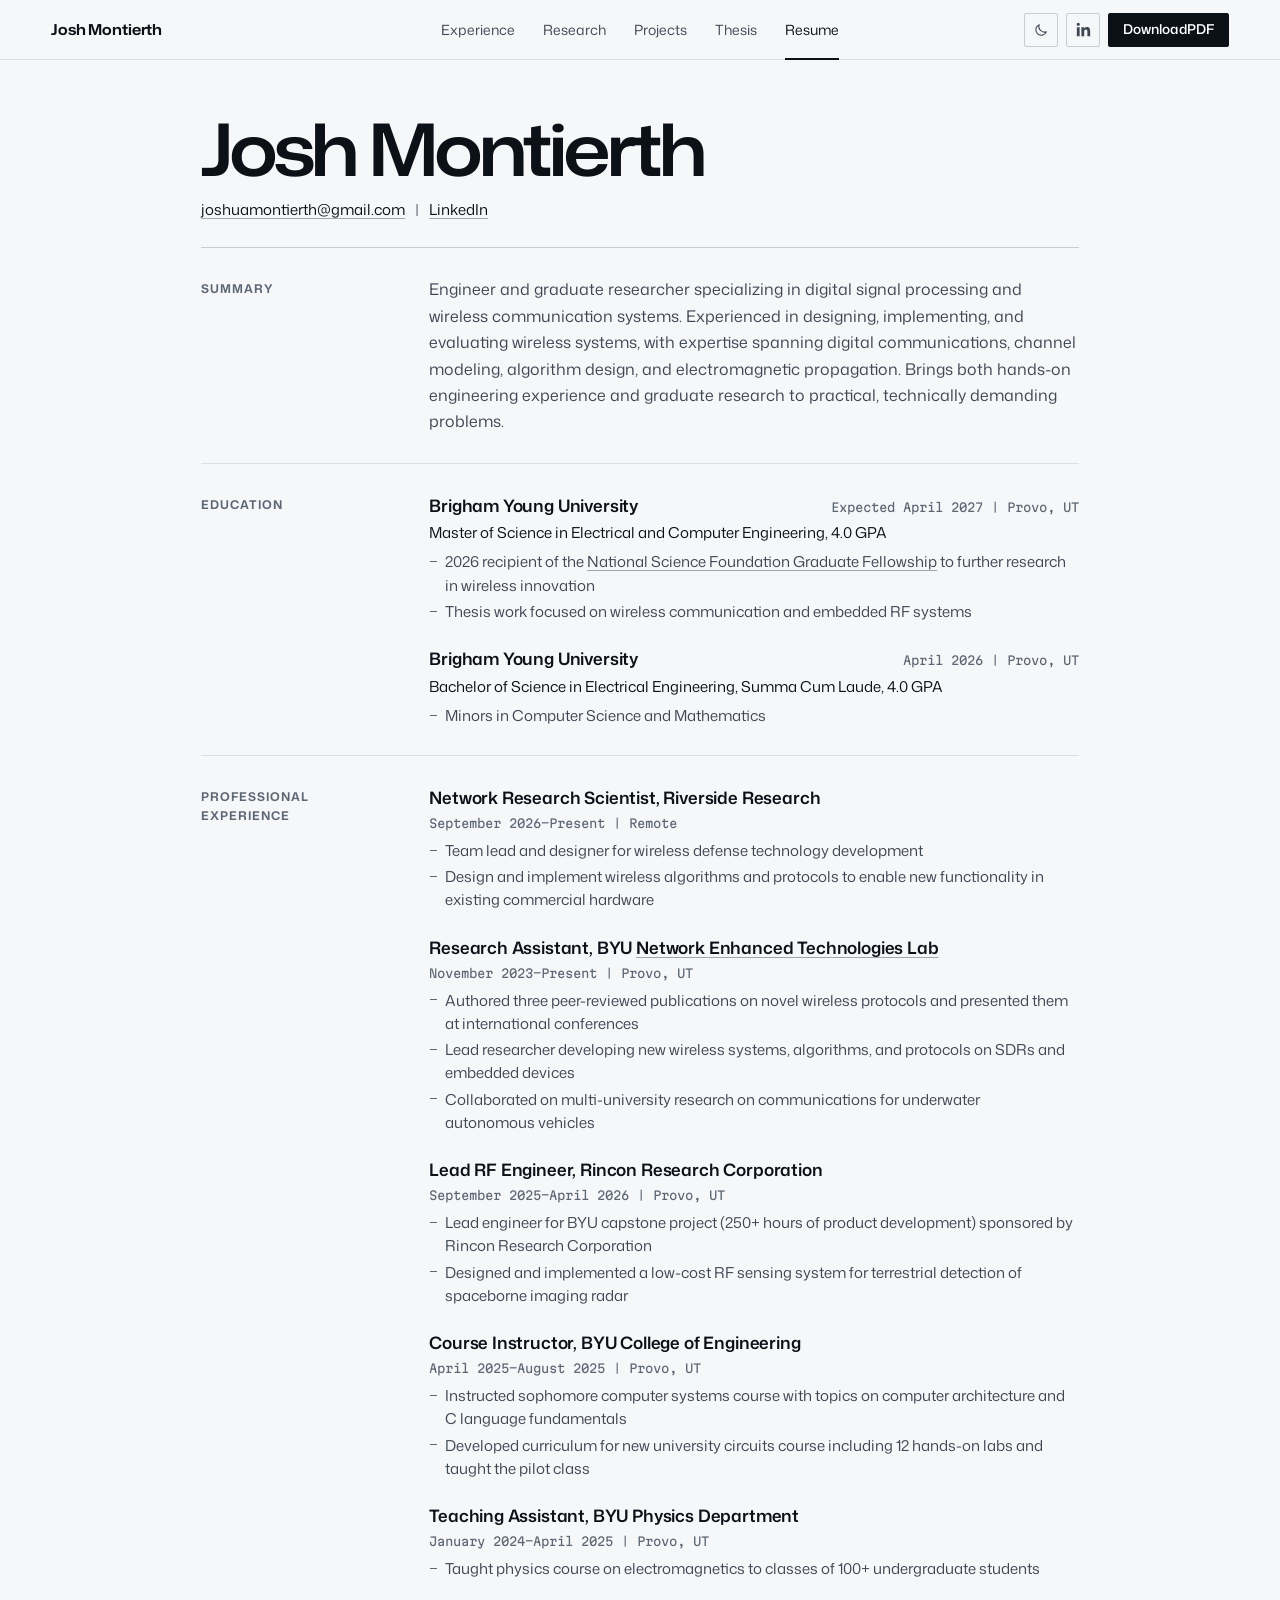
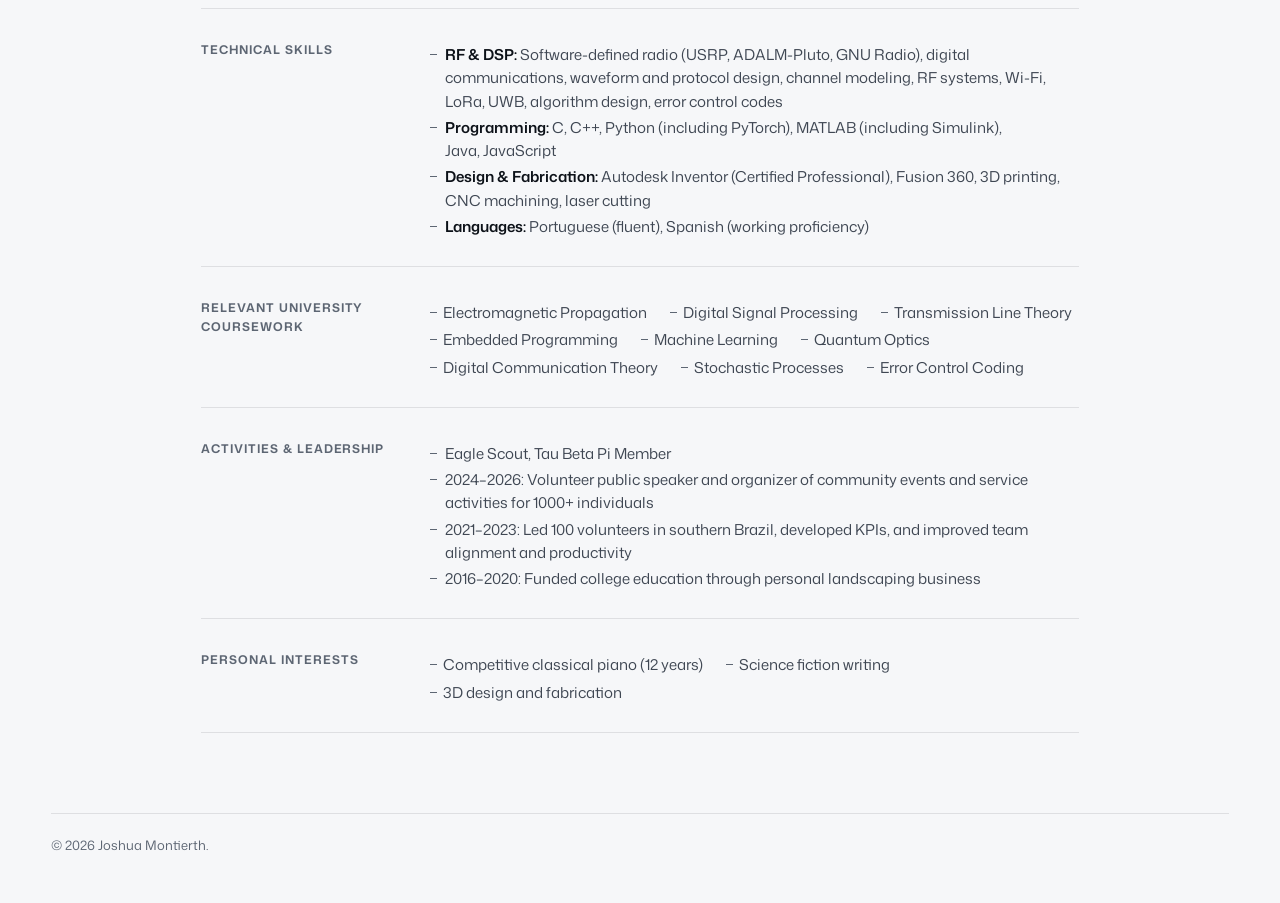
==== commit 42899e54: "Link the NET Lab on the home page and resume Co-Authored-By: Claude Opus 5.5 <noreply@anthropic.com>" ====
--- a/cv.html
+++ b/cv.html
@@ -89,7 +89,7 @@
         </ul>
       </div>
       <div class="cv-item">
-        <div class="cv-row"><h3>Research Assistant, BYU Network Enhanced Technologies Lab</h3><p class="cv-when"><span class="nw">November 2023–Present</span> | <span class="nw">Provo, UT</span></p></div>
+        <div class="cv-row"><h3>Research Assistant, BYU <a href="https://netlab.byu.edu/">Network Enhanced Technologies Lab</a></h3><p class="cv-when"><span class="nw">November 2023–Present</span> | <span class="nw">Provo, UT</span></p></div>
         <ul>
           <li>Authored three peer-reviewed publications on novel wireless protocols and presented them at international conferences</li>
           <li>Lead researcher developing new wireless systems, algorithms, and protocols on SDRs and embedded devices</li>
